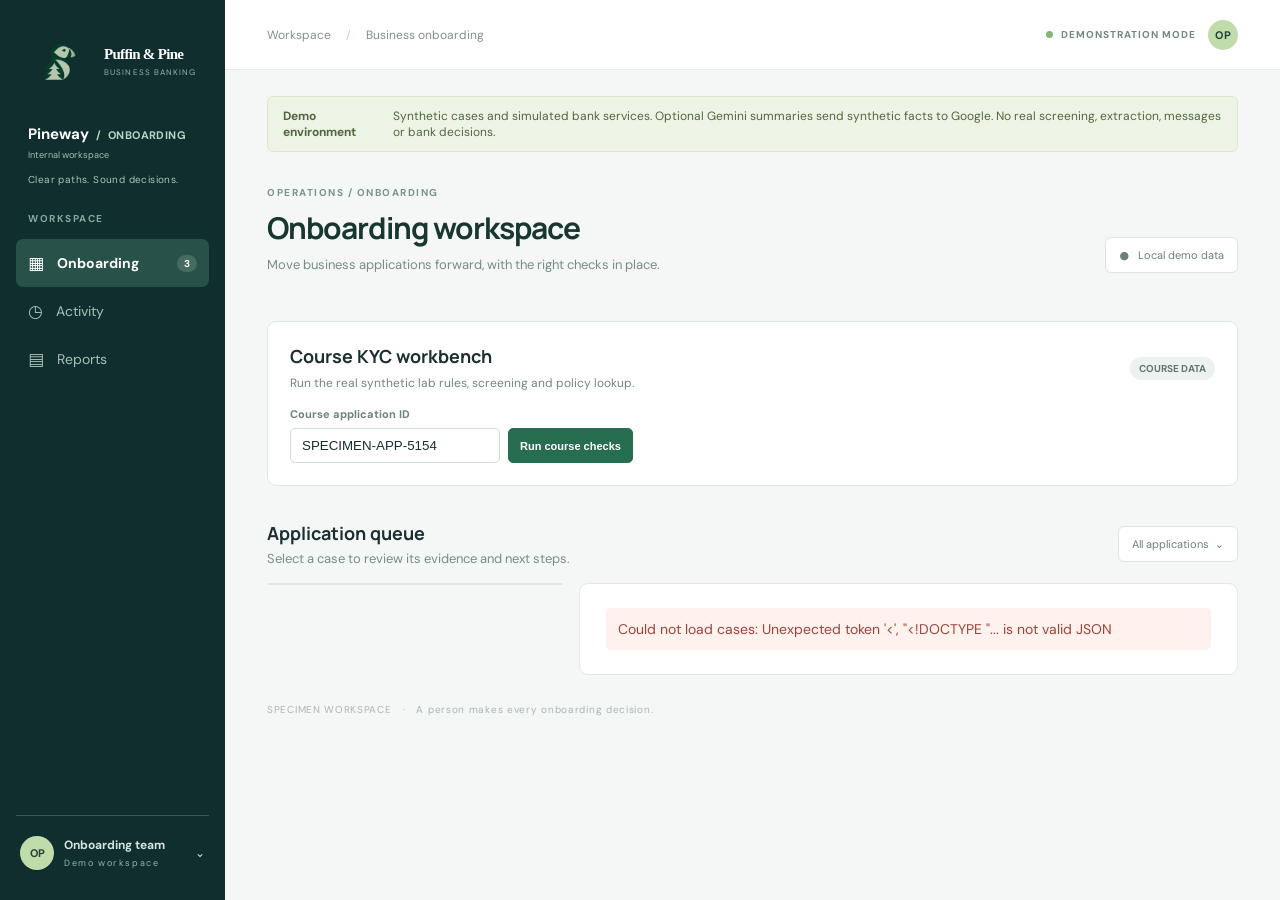
==== index.html @ bf9f3786 "initial commit" ====
<!doctype html><html lang="en"><head><meta charset="utf-8"><meta name="viewport" content="width=device-width,initial-scale=1"><title>Pineway | Puffin &amp; Pine</title><link rel="icon" href="/branding/puffin-pine-concept.png" type="image/png"><link rel="stylesheet" href="/style.css"></head>
<body><div class="app"><aside class="sidebar"><div class="brand"><img class="bank-emblem" src="/branding/puffin-pine-concept.png" alt="Puffin and pine emblem"><div class="bank-wordmark"><strong>Puffin &amp; Pine</strong><small>BUSINESS BANKING</small></div></div><div class="product-name"><strong>Pineway</strong> &nbsp;/&nbsp; ONBOARDING<small>Internal workspace</small><span>Clear paths. Sound decisions.</span></div><div class="workspace-label">WORKSPACE</div><nav><a class="nav-active" href="#cases"><span>▦</span> Onboarding <b>3</b></a><div><span>◷</span> Activity</div><div><span>▤</span> Reports</div></nav><div class="sidebar-bottom"><div class="avatar">OP</div><div><strong>Onboarding team</strong><small>Demo workspace</small></div><span>⌄</span></div></aside><main><header><div class="crumb">Workspace <span>/</span> Business onboarding</div><div class="header-right"><span class="demo-dot"></span> DEMONSTRATION MODE <div class="avatar small">OP</div></div></header><div class="content"><div class="banner"><strong>Demo environment</strong><span>Synthetic cases and simulated bank services. Optional Gemini summaries send synthetic facts to Google. No real screening, extraction, messages or bank decisions.</span></div><div class="page-title"><div><div class="eyebrow">OPERATIONS / ONBOARDING</div><h1>Onboarding workspace</h1><p>Move business applications forward, with the right checks in place.</p></div><div class="date-label">● &nbsp; Local demo data</div></div><div class="metrics" id="metrics"></div><section class="lab-panel" aria-labelledby="lab-title"><div class="section-title"><div><h2 id="lab-title">Course KYC workbench</h2><p>Run the real synthetic lab rules, screening and policy lookup.</p></div><span class="pill">COURSE DATA</span></div><form id="lab-form"><label for="lab-id">Course application ID</label><div class="lab-controls"><input id="lab-id" value="SPECIMEN-APP-5154" pattern="SPECIMEN-APP-[0-9]{4}" required><button class="action primary" type="submit">Run course checks</button></div></form><div id="lab-result" aria-live="polite"></div></section><div class="section-head" id="cases"><div><h2>Application queue</h2><p>Select a case to review its evidence and next steps.</p></div><span class="filter">All applications &nbsp;⌄</span></div><div class="workspace"><section class="queue" id="queue" aria-label="Application queue"></section><section id="detail" class="detail" aria-live="polite"></section></div><footer>SPECIMEN WORKSPACE &nbsp; · &nbsp; A person makes every onboarding decision.</footer></div></main></div><script src="/app.js"></script></body></html>
---- style.css ----
@import url('https://fonts.googleapis.com/css2?family=DM+Sans:wght@400;500;600;700&family=Manrope:wght@500;600;700;800&display=swap');
.brand-logo{width:183px;height:auto;display:block}.product-name{color:#b7d6c4;font-size:11px;font-weight:700;letter-spacing:.4px;margin:0 12px 26px}.product-name strong{color:#fff;font-size:15px;letter-spacing:0}.product-name small{display:block;margin-top:5px;font-weight:400;color:#a4bdb2;letter-spacing:0}.product-name span{display:block;margin-top:12px;color:#a9c6b5;font-size:10px;font-weight:400}.brand{padding-bottom:32px!important}@media(max-width:1050px){.brand-logo{width:42px;height:42px;object-fit:cover;object-position:left}.product-name{display:none}}
.brand .bank-emblem{width:68px;height:62px;object-fit:contain;flex:none}.brand .bank-wordmark strong{font-family:Georgia,serif;font-size:15px;white-space:nowrap}.brand .bank-wordmark small{font-size:8px;letter-spacing:1.1px;white-space:nowrap}@media(max-width:1050px){.brand .bank-emblem{width:48px;height:48px}.brand .bank-wordmark{display:none}}
.lab-panel{background:white;border:1px solid #dce8df;border-radius:9px;padding:22px;margin-top:22px}.lab-panel h2{font:700 18px Manrope,system-ui}.lab-panel p{font-size:12px;color:#71867b;line-height:1.6;margin-top:6px}.lab-panel label{display:block;font-size:11px;color:#6d8377;font-weight:700;margin:14px 0 7px}.lab-controls{display:flex;gap:8px;flex-wrap:wrap}.lab-controls input{border:1px solid #cfddd3;border-radius:5px;padding:9px 11px;min-width:210px;color:#1b2e32}.lab-result{border-top:1px solid #e6eee9;margin-top:16px;padding-top:16px}.lab-result p{margin-bottom:8px}.lab-result ul{font-size:12px;color:#5f796a}
:root{font-family:'DM Sans',system-ui,sans-serif;color:#1b2e32;background:#f5f7f6;font-size:14px}*{box-sizing:border-box}body{margin:0}.app{display:flex;min-height:100vh}.sidebar{width:225px;background:#102e2e;color:#d5e4df;display:flex;flex-direction:column;padding:30px 16px;flex-shrink:0}.brand{display:flex;gap:11px;align-items:center;padding:0 9px 50px}.brand strong{font:800 17px Manrope,system-ui;letter-spacing:-.7px;color:white}.brand small,.sidebar-bottom small{display:block;font-size:9px;letter-spacing:1.6px;margin-top:4px;color:#96b6ab}.mark{font-size:34px;color:#c5e68c}.workspace-label{font-size:10px;font-weight:700;letter-spacing:1.5px;color:#83a99e;padding:0 12px 14px}nav div,nav a{display:flex;align-items:center;gap:13px;padding:13px 12px;color:#a8c0b8;text-decoration:none}nav span{font-size:17px}nav a.nav-active{color:#fff;background:#28514a;border-radius:7px;font-weight:700}nav b{margin-left:auto;background:#466c60;border-radius:10px;padding:2px 7px;font-size:10px}.sidebar-bottom{margin-top:auto;display:flex;align-items:center;gap:10px;border-top:1px solid #3a5750;padding:20px 4px 0;font-size:12px}.sidebar-bottom>span{margin-left:auto}.avatar{width:34px;height:34px;border-radius:50%;background:#bfdcaa;color:#214039;display:grid;place-items:center;font-weight:700;font-size:11px}.avatar.small{width:30px;height:30px;margin-left:12px}main{min-width:0;flex:1}header{height:70px;background:white;border-bottom:1px solid #e5ebe7;display:flex;align-items:center;justify-content:space-between;padding:0 42px}.crumb{color:#82918c;font-size:12px}.crumb span{margin:0 12px;color:#c4ceca}.header-right{display:flex;align-items:center;font-size:10px;font-weight:700;letter-spacing:1px;color:#72877d}.demo-dot{width:7px;height:7px;background:#84b674;border-radius:50%;margin-right:8px}.content{max-width:1600px;margin:auto;padding:26px 42px}.banner{display:flex;gap:13px;padding:11px 15px;background:#eef4e5;border:1px solid #dae9c8;color:#506740;border-radius:6px;font-size:12px}.page-title{display:flex;justify-content:space-between;align-items:end;margin:34px 0 26px}.eyebrow{font-size:10px;letter-spacing:1.5px;color:#7d9389;font-weight:700}h1,h2,h3,p{margin:0}h1{font:700 30px Manrope,system-ui;letter-spacing:-1px;margin:8px 0;color:#183632}.page-title p,.section-head p{color:#7a8c84;font-size:13px}.date-label,.filter{border:1px solid #dce5df;background:white;padding:10px 13px;border-radius:6px;color:#6c8075;font-size:11px}.metrics{display:grid;grid-template-columns:repeat(4,1fr);gap:14px}.metric{background:#fff;border:1px solid #e2eae5;border-radius:8px;padding:18px 19px}.metric .label{color:#7b8e84;font-size:11px}.metric .number{font:700 27px Manrope,system-ui;margin:8px 0 4px}.metric .caption{font-size:11px;color:#91a098}.metric:nth-child(2) .number{color:#b77d2a}.metric:nth-child(3) .number{color:#b85c4a}.metric:nth-child(4) .number{color:#4b8b68}.section-head{display:flex;justify-content:space-between;align-items:center;margin:35px 0 16px}.section-head h2{font:700 18px Manrope,system-ui;margin-bottom:5px}.workspace{display:grid;grid-template-columns:minmax(255px, .72fr) minmax(420px,1.6fr);gap:16px;align-items:start}.queue,.detail{background:white;border:1px solid #e0e9e3;border-radius:9px;overflow:hidden}.queue-title{padding:18px 18px 13px;color:#82938a;letter-spacing:1px;font-size:10px;font-weight:700}.case{display:block;width:100%;text-align:left;border:0;border-top:1px solid #edf1ee;background:white;padding:17px 18px;cursor:pointer;color:inherit}.case:hover{background:#f8faf8}.case.selected{background:#f1f7f1;border-left:3px solid #408665;padding-left:15px}.case-top{display:flex;align-items:center;gap:10px}.company-icon{width:36px;height:36px;display:grid;place-items:center;border-radius:7px;background:#e7efe7;color:#527b61;font-weight:700}.case-title{font-weight:700;font-size:13px}.case-id{font-size:11px;color:#8d9b94;margin-top:4px}.case-foot{display:flex;justify-content:space-between;align-items:center;margin-top:13px;font-size:10px;color:#95a49c}.pill{display:inline-block;border-radius:20px;padding:5px 9px;font-size:10px;font-weight:700;background:#eef2ef;color:#62776b}.pill.ready{background:#e8f4eb;color:#39805a}.pill.info{background:#fff4df;color:#a46e20}.pill.compliance{background:#faeae6;color:#ae5c49}.detail{padding:24px 26px}.detail-head{display:flex;justify-content:space-between;align-items:start;border-bottom:1px solid #eaf0ec;padding-bottom:20px}.detail h2{font:700 21px Manrope,system-ui;letter-spacing:-.5px;margin:5px 0}.detail-sub{color:#899a91;font-size:12px}.detail section{padding:22px 0;border-bottom:1px solid #eaf0ec}.detail section:last-child{border:0;padding-bottom:0}.section-title{display:flex;justify-content:space-between;align-items:center;margin-bottom:13px}.section-title h3{font-size:13px}.tag{font-size:10px;color:#80958a}.insight{background:#f0f7f2;border:1px solid #e0eee3;border-radius:7px;padding:15px;display:flex;gap:12px}.spark{color:#4b8b68;font-size:18px}.insight strong{font-size:12px}.insight p{color:#668074;font-size:12px;line-height:1.6;margin-top:5px}.facts{display:grid;grid-template-columns:repeat(3,1fr);gap:16px}.fact small{display:block;color:#91a097;font-size:10px;margin-bottom:6px}.fact strong{font-size:12px}.doc{display:flex;align-items:center;gap:12px;padding:12px 0;border-top:1px solid #f0f3f1}.doc-icon{width:32px;height:36px;border-radius:5px;background:#f0f5f0;display:grid;place-items:center;color:#648c70;font-size:16px}.doc-main{min-width:0;flex:1}.doc-main strong{font-size:12px}.doc-main small{display:block;color:#8c9e94;font-size:11px;margin-top:4px;line-height:1.4}.doc-right{text-align:right}.doc-right small{display:block;color:#9ba99f;font-size:10px;margin-top:4px}button.action{border:1px solid #cbded0;border-radius:5px;background:white;color:#397253;padding:8px 11px;font-weight:700;font-size:11px;cursor:pointer}button.action:hover{background:#eef6ef}button.primary{background:#276d50;color:white;border-color:#276d50}.actions{display:flex;gap:8px;flex-wrap:wrap;margin-top:14px}.screen-line{font-size:12px;color:#748b7d;line-height:1.6}.event{padding:8px 0;color:#657b6e;font-size:11px;line-height:1.5}.event time{color:#a1afa6;margin-right:10px}.error{background:#fff1ed;color:#9d4438;padding:12px;border-radius:5px}footer{font-size:10px;letter-spacing:.7px;color:#a8b7ad;padding:28px 0}@media(max-width:1050px){.sidebar{width:68px;padding:26px 10px}.brand{padding:0 0 40px;justify-content:center}.brand div,.workspace-label,nav a,nav div,.sidebar-bottom{font-size:0}.brand strong,.brand small,.sidebar-bottom div,.sidebar-bottom span,nav b{display:none}nav span{font-size:18px}.workspace{grid-template-columns:1fr}.metrics{grid-template-columns:repeat(2,1fr)}}@media(max-width:600px){header{padding:0 18px}.content{padding:20px 16px}.banner{display:block;line-height:1.5}.banner strong{display:block}.page-title{display:block}.date-label{display:none}.facts{grid-template-columns:1fr 1fr}.metrics{gap:8px}.header-right{font-size:0}.detail{padding:18px}.doc{align-items:flex-start}.section-head .filter{display:none}}
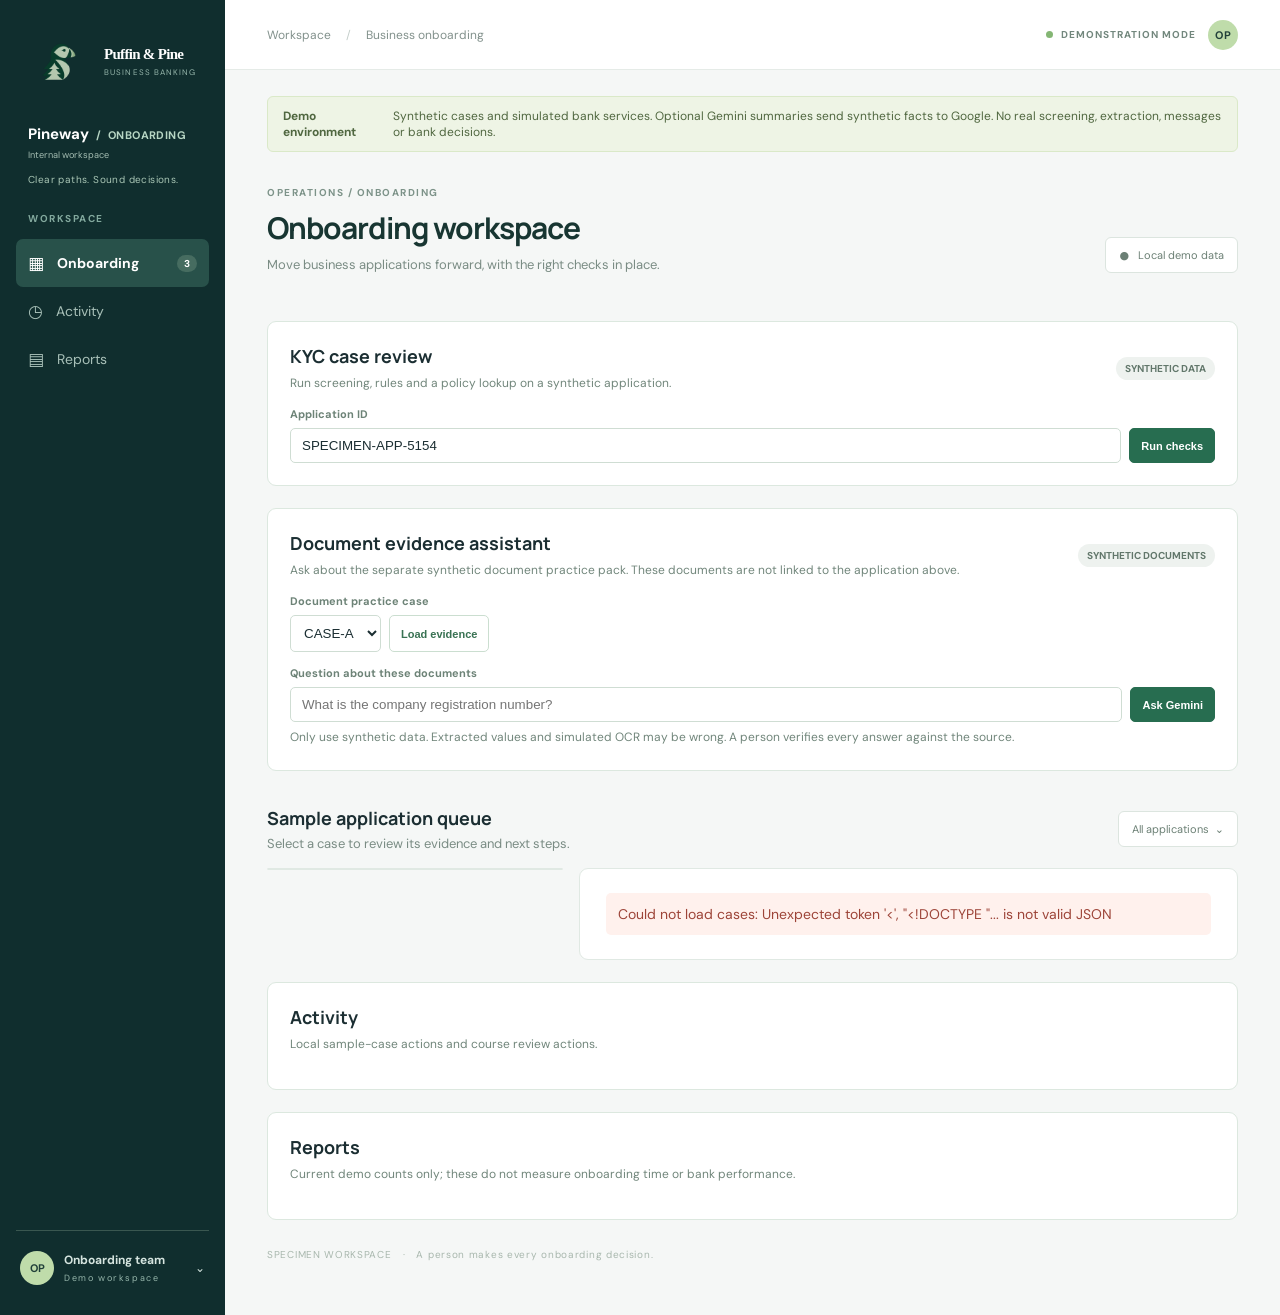
==== commit 3fd7c69e: "align POC with lab and lesson material" ====
--- a/index.html
+++ b/index.html
@@ -1,2 +1,2 @@
 <!doctype html><html lang="en"><head><meta charset="utf-8"><meta name="viewport" content="width=device-width,initial-scale=1"><title>Pineway | Puffin &amp; Pine</title><link rel="icon" href="/branding/puffin-pine-concept.png" type="image/png"><link rel="stylesheet" href="/style.css"></head>
-<body><div class="app"><aside class="sidebar"><div class="brand"><img class="bank-emblem" src="/branding/puffin-pine-concept.png" alt="Puffin and pine emblem"><div class="bank-wordmark"><strong>Puffin &amp; Pine</strong><small>BUSINESS BANKING</small></div></div><div class="product-name"><strong>Pineway</strong> &nbsp;/&nbsp; ONBOARDING<small>Internal workspace</small><span>Clear paths. Sound decisions.</span></div><div class="workspace-label">WORKSPACE</div><nav><a class="nav-active" href="#cases"><span>▦</span> Onboarding <b>3</b></a><div><span>◷</span> Activity</div><div><span>▤</span> Reports</div></nav><div class="sidebar-bottom"><div class="avatar">OP</div><div><strong>Onboarding team</strong><small>Demo workspace</small></div><span>⌄</span></div></aside><main><header><div class="crumb">Workspace <span>/</span> Business onboarding</div><div class="header-right"><span class="demo-dot"></span> DEMONSTRATION MODE <div class="avatar small">OP</div></div></header><div class="content"><div class="banner"><strong>Demo environment</strong><span>Synthetic cases and simulated bank services. Optional Gemini summaries send synthetic facts to Google. No real screening, extraction, messages or bank decisions.</span></div><div class="page-title"><div><div class="eyebrow">OPERATIONS / ONBOARDING</div><h1>Onboarding workspace</h1><p>Move business applications forward, with the right checks in place.</p></div><div class="date-label">● &nbsp; Local demo data</div></div><div class="metrics" id="metrics"></div><section class="lab-panel" aria-labelledby="lab-title"><div class="section-title"><div><h2 id="lab-title">Course KYC workbench</h2><p>Run the real synthetic lab rules, screening and policy lookup.</p></div><span class="pill">COURSE DATA</span></div><form id="lab-form"><label for="lab-id">Course application ID</label><div class="lab-controls"><input id="lab-id" value="SPECIMEN-APP-5154" pattern="SPECIMEN-APP-[0-9]{4}" required><button class="action primary" type="submit">Run course checks</button></div></form><div id="lab-result" aria-live="polite"></div></section><div class="section-head" id="cases"><div><h2>Application queue</h2><p>Select a case to review its evidence and next steps.</p></div><span class="filter">All applications &nbsp;⌄</span></div><div class="workspace"><section class="queue" id="queue" aria-label="Application queue"></section><section id="detail" class="detail" aria-live="polite"></section></div><footer>SPECIMEN WORKSPACE &nbsp; · &nbsp; A person makes every onboarding decision.</footer></div></main></div><script src="/app.js"></script></body></html>
+<body><div class="app"><aside class="sidebar"><div class="brand"><img class="bank-emblem" src="/branding/puffin-pine-concept.png" alt="Puffin and pine emblem"><div class="bank-wordmark"><strong>Puffin &amp; Pine</strong><small>BUSINESS BANKING</small></div></div><div class="product-name"><strong>Pineway</strong> &nbsp;/&nbsp; ONBOARDING<small>Internal workspace</small><span>Clear paths. Sound decisions.</span></div><div class="workspace-label">WORKSPACE</div><nav><a class="nav-active" href="#cases"><span>▦</span> Onboarding <b>3</b></a><a href="#activity"><span>◷</span> Activity</a><a href="#reports"><span>▤</span> Reports</a></nav><div class="sidebar-bottom"><div class="avatar">OP</div><div><strong>Onboarding team</strong><small>Demo workspace</small></div><span>⌄</span></div></aside><main><header><div class="crumb">Workspace <span>/</span> Business onboarding</div><div class="header-right"><span class="demo-dot"></span> DEMONSTRATION MODE <div class="avatar small">OP</div></div></header><div class="content"><div class="banner"><strong>Demo environment</strong><span>Synthetic cases and simulated bank services. Optional Gemini summaries send synthetic facts to Google. No real screening, extraction, messages or bank decisions.</span></div><div class="page-title"><div><div class="eyebrow">OPERATIONS / ONBOARDING</div><h1>Onboarding workspace</h1><p>Move business applications forward, with the right checks in place.</p></div><div class="date-label">● &nbsp; Local demo data</div></div><div class="metrics" id="metrics"></div><section class="lab-panel" aria-labelledby="lab-title"><div class="section-title"><div><h2 id="lab-title">KYC case review</h2><p>Run screening, rules and a policy lookup on a synthetic application.</p></div><span class="pill">SYNTHETIC DATA</span></div><form id="lab-form"><label for="lab-id">Application ID</label><div class="lab-controls"><input id="lab-id" value="SPECIMEN-APP-5154" pattern="SPECIMEN-APP-[0-9]{4}" required><button class="action primary" type="submit">Run checks</button></div></form><div id="lab-result" aria-live="polite"></div></section><section class="lab-panel" aria-labelledby="docs-title"><div class="section-title"><div><h2 id="docs-title">Document evidence assistant</h2><p>Ask about the separate synthetic document practice pack. These documents are not linked to the application above.</p></div><span class="pill">SYNTHETIC DOCUMENTS</span></div><label for="doc-case">Document practice case</label><div class="lab-controls"><select id="doc-case"><option>CASE-A</option><option>CASE-B</option><option>CASE-C</option></select><button class="action" id="load-docs" type="button">Load evidence</button></div><div id="doc-evidence" aria-live="polite"></div><form id="doc-question-form"><label for="doc-question">Question about these documents</label><div class="lab-controls"><input id="doc-question" maxlength="800" placeholder="What is the company registration number?" required><button class="action primary" type="submit">Ask Gemini</button></div></form><div id="doc-answer" aria-live="polite"></div><p>Only use synthetic data. Extracted values and simulated OCR may be wrong. A person verifies every answer against the source.</p></section><div class="section-head" id="cases"><div><h2>Sample application queue</h2><p>Select a case to review its evidence and next steps.</p></div><span class="filter">All applications &nbsp;⌄</span></div><div class="workspace"><section class="queue" id="queue" aria-label="Application queue"></section><section id="detail" class="detail" aria-live="polite"></section></div><section class="lab-panel" id="activity"><div class="section-title"><div><h2>Activity</h2><p>Local sample-case actions and course review actions.</p></div></div><div id="activity-content" aria-live="polite"></div></section><section class="lab-panel" id="reports"><div class="section-title"><div><h2>Reports</h2><p>Current demo counts only; these do not measure onboarding time or bank performance.</p></div></div><div id="reports-content" aria-live="polite"></div></section><footer>SPECIMEN WORKSPACE &nbsp; · &nbsp; A person makes every onboarding decision.</footer></div></main></div><script src="/app.js"></script></body></html>
--- a/style.css
+++ b/style.css
@@ -2,4 +2,6 @@
 .brand-logo{width:183px;height:auto;display:block}.product-name{color:#b7d6c4;font-size:11px;font-weight:700;letter-spacing:.4px;margin:0 12px 26px}.product-name strong{color:#fff;font-size:15px;letter-spacing:0}.product-name small{display:block;margin-top:5px;font-weight:400;color:#a4bdb2;letter-spacing:0}.product-name span{display:block;margin-top:12px;color:#a9c6b5;font-size:10px;font-weight:400}.brand{padding-bottom:32px!important}@media(max-width:1050px){.brand-logo{width:42px;height:42px;object-fit:cover;object-position:left}.product-name{display:none}}
 .brand .bank-emblem{width:68px;height:62px;object-fit:contain;flex:none}.brand .bank-wordmark strong{font-family:Georgia,serif;font-size:15px;white-space:nowrap}.brand .bank-wordmark small{font-size:8px;letter-spacing:1.1px;white-space:nowrap}@media(max-width:1050px){.brand .bank-emblem{width:48px;height:48px}.brand .bank-wordmark{display:none}}
 .lab-panel{background:white;border:1px solid #dce8df;border-radius:9px;padding:22px;margin-top:22px}.lab-panel h2{font:700 18px Manrope,system-ui}.lab-panel p{font-size:12px;color:#71867b;line-height:1.6;margin-top:6px}.lab-panel label{display:block;font-size:11px;color:#6d8377;font-weight:700;margin:14px 0 7px}.lab-controls{display:flex;gap:8px;flex-wrap:wrap}.lab-controls input{border:1px solid #cfddd3;border-radius:5px;padding:9px 11px;min-width:210px;color:#1b2e32}.lab-result{border-top:1px solid #e6eee9;margin-top:16px;padding-top:16px}.lab-result p{margin-bottom:8px}.lab-result ul{font-size:12px;color:#5f796a}
+.review-card{background:#f6f9f6;border:1px solid #e1ebe2;border-radius:6px;padding:12px;margin:8px 0;font-size:12px}.lab-result details{border:1px solid #e1ebe2;border-radius:6px;margin:8px 0;padding:10px;font-size:12px}.lab-result summary{cursor:pointer;color:#37644b;font-weight:700}
+.lab-controls select{border:1px solid #cfddd3;border-radius:5px;padding:9px;color:#1b2e32;background:#fff}.lab-controls input{max-width:100%;flex:1}.lab-panel a{color:#276d50}
 :root{font-family:'DM Sans',system-ui,sans-serif;color:#1b2e32;background:#f5f7f6;font-size:14px}*{box-sizing:border-box}body{margin:0}.app{display:flex;min-height:100vh}.sidebar{width:225px;background:#102e2e;color:#d5e4df;display:flex;flex-direction:column;padding:30px 16px;flex-shrink:0}.brand{display:flex;gap:11px;align-items:center;padding:0 9px 50px}.brand strong{font:800 17px Manrope,system-ui;letter-spacing:-.7px;color:white}.brand small,.sidebar-bottom small{display:block;font-size:9px;letter-spacing:1.6px;margin-top:4px;color:#96b6ab}.mark{font-size:34px;color:#c5e68c}.workspace-label{font-size:10px;font-weight:700;letter-spacing:1.5px;color:#83a99e;padding:0 12px 14px}nav div,nav a{display:flex;align-items:center;gap:13px;padding:13px 12px;color:#a8c0b8;text-decoration:none}nav span{font-size:17px}nav a.nav-active{color:#fff;background:#28514a;border-radius:7px;font-weight:700}nav b{margin-left:auto;background:#466c60;border-radius:10px;padding:2px 7px;font-size:10px}.sidebar-bottom{margin-top:auto;display:flex;align-items:center;gap:10px;border-top:1px solid #3a5750;padding:20px 4px 0;font-size:12px}.sidebar-bottom>span{margin-left:auto}.avatar{width:34px;height:34px;border-radius:50%;background:#bfdcaa;color:#214039;display:grid;place-items:center;font-weight:700;font-size:11px}.avatar.small{width:30px;height:30px;margin-left:12px}main{min-width:0;flex:1}header{height:70px;background:white;border-bottom:1px solid #e5ebe7;display:flex;align-items:center;justify-content:space-between;padding:0 42px}.crumb{color:#82918c;font-size:12px}.crumb span{margin:0 12px;color:#c4ceca}.header-right{display:flex;align-items:center;font-size:10px;font-weight:700;letter-spacing:1px;color:#72877d}.demo-dot{width:7px;height:7px;background:#84b674;border-radius:50%;margin-right:8px}.content{max-width:1600px;margin:auto;padding:26px 42px}.banner{display:flex;gap:13px;padding:11px 15px;background:#eef4e5;border:1px solid #dae9c8;color:#506740;border-radius:6px;font-size:12px}.page-title{display:flex;justify-content:space-between;align-items:end;margin:34px 0 26px}.eyebrow{font-size:10px;letter-spacing:1.5px;color:#7d9389;font-weight:700}h1,h2,h3,p{margin:0}h1{font:700 30px Manrope,system-ui;letter-spacing:-1px;margin:8px 0;color:#183632}.page-title p,.section-head p{color:#7a8c84;font-size:13px}.date-label,.filter{border:1px solid #dce5df;background:white;padding:10px 13px;border-radius:6px;color:#6c8075;font-size:11px}.metrics{display:grid;grid-template-columns:repeat(4,1fr);gap:14px}.metric{background:#fff;border:1px solid #e2eae5;border-radius:8px;padding:18px 19px}.metric .label{color:#7b8e84;font-size:11px}.metric .number{font:700 27px Manrope,system-ui;margin:8px 0 4px}.metric .caption{font-size:11px;color:#91a098}.metric:nth-child(2) .number{color:#b77d2a}.metric:nth-child(3) .number{color:#b85c4a}.metric:nth-child(4) .number{color:#4b8b68}.section-head{display:flex;justify-content:space-between;align-items:center;margin:35px 0 16px}.section-head h2{font:700 18px Manrope,system-ui;margin-bottom:5px}.workspace{display:grid;grid-template-columns:minmax(255px, .72fr) minmax(420px,1.6fr);gap:16px;align-items:start}.queue,.detail{background:white;border:1px solid #e0e9e3;border-radius:9px;overflow:hidden}.queue-title{padding:18px 18px 13px;color:#82938a;letter-spacing:1px;font-size:10px;font-weight:700}.case{display:block;width:100%;text-align:left;border:0;border-top:1px solid #edf1ee;background:white;padding:17px 18px;cursor:pointer;color:inherit}.case:hover{background:#f8faf8}.case.selected{background:#f1f7f1;border-left:3px solid #408665;padding-left:15px}.case-top{display:flex;align-items:center;gap:10px}.company-icon{width:36px;height:36px;display:grid;place-items:center;border-radius:7px;background:#e7efe7;color:#527b61;font-weight:700}.case-title{font-weight:700;font-size:13px}.case-id{font-size:11px;color:#8d9b94;margin-top:4px}.case-foot{display:flex;justify-content:space-between;align-items:center;margin-top:13px;font-size:10px;color:#95a49c}.pill{display:inline-block;border-radius:20px;padding:5px 9px;font-size:10px;font-weight:700;background:#eef2ef;color:#62776b}.pill.ready{background:#e8f4eb;color:#39805a}.pill.info{background:#fff4df;color:#a46e20}.pill.compliance{background:#faeae6;color:#ae5c49}.detail{padding:24px 26px}.detail-head{display:flex;justify-content:space-between;align-items:start;border-bottom:1px solid #eaf0ec;padding-bottom:20px}.detail h2{font:700 21px Manrope,system-ui;letter-spacing:-.5px;margin:5px 0}.detail-sub{color:#899a91;font-size:12px}.detail section{padding:22px 0;border-bottom:1px solid #eaf0ec}.detail section:last-child{border:0;padding-bottom:0}.section-title{display:flex;justify-content:space-between;align-items:center;margin-bottom:13px}.section-title h3{font-size:13px}.tag{font-size:10px;color:#80958a}.insight{background:#f0f7f2;border:1px solid #e0eee3;border-radius:7px;padding:15px;display:flex;gap:12px}.spark{color:#4b8b68;font-size:18px}.insight strong{font-size:12px}.insight p{color:#668074;font-size:12px;line-height:1.6;margin-top:5px}.facts{display:grid;grid-template-columns:repeat(3,1fr);gap:16px}.fact small{display:block;color:#91a097;font-size:10px;margin-bottom:6px}.fact strong{font-size:12px}.doc{display:flex;align-items:center;gap:12px;padding:12px 0;border-top:1px solid #f0f3f1}.doc-icon{width:32px;height:36px;border-radius:5px;background:#f0f5f0;display:grid;place-items:center;color:#648c70;font-size:16px}.doc-main{min-width:0;flex:1}.doc-main strong{font-size:12px}.doc-main small{display:block;color:#8c9e94;font-size:11px;margin-top:4px;line-height:1.4}.doc-right{text-align:right}.doc-right small{display:block;color:#9ba99f;font-size:10px;margin-top:4px}button.action{border:1px solid #cbded0;border-radius:5px;background:white;color:#397253;padding:8px 11px;font-weight:700;font-size:11px;cursor:pointer}button.action:hover{background:#eef6ef}button.primary{background:#276d50;color:white;border-color:#276d50}.actions{display:flex;gap:8px;flex-wrap:wrap;margin-top:14px}.screen-line{font-size:12px;color:#748b7d;line-height:1.6}.event{padding:8px 0;color:#657b6e;font-size:11px;line-height:1.5}.event time{color:#a1afa6;margin-right:10px}.error{background:#fff1ed;color:#9d4438;padding:12px;border-radius:5px}footer{font-size:10px;letter-spacing:.7px;color:#a8b7ad;padding:28px 0}@media(max-width:1050px){.sidebar{width:68px;padding:26px 10px}.brand{padding:0 0 40px;justify-content:center}.brand div,.workspace-label,nav a,nav div,.sidebar-bottom{font-size:0}.brand strong,.brand small,.sidebar-bottom div,.sidebar-bottom span,nav b{display:none}nav span{font-size:18px}.workspace{grid-template-columns:1fr}.metrics{grid-template-columns:repeat(2,1fr)}}@media(max-width:600px){header{padding:0 18px}.content{padding:20px 16px}.banner{display:block;line-height:1.5}.banner strong{display:block}.page-title{display:block}.date-label{display:none}.facts{grid-template-columns:1fr 1fr}.metrics{gap:8px}.header-right{font-size:0}.detail{padding:18px}.doc{align-items:flex-start}.section-head .filter{display:none}}
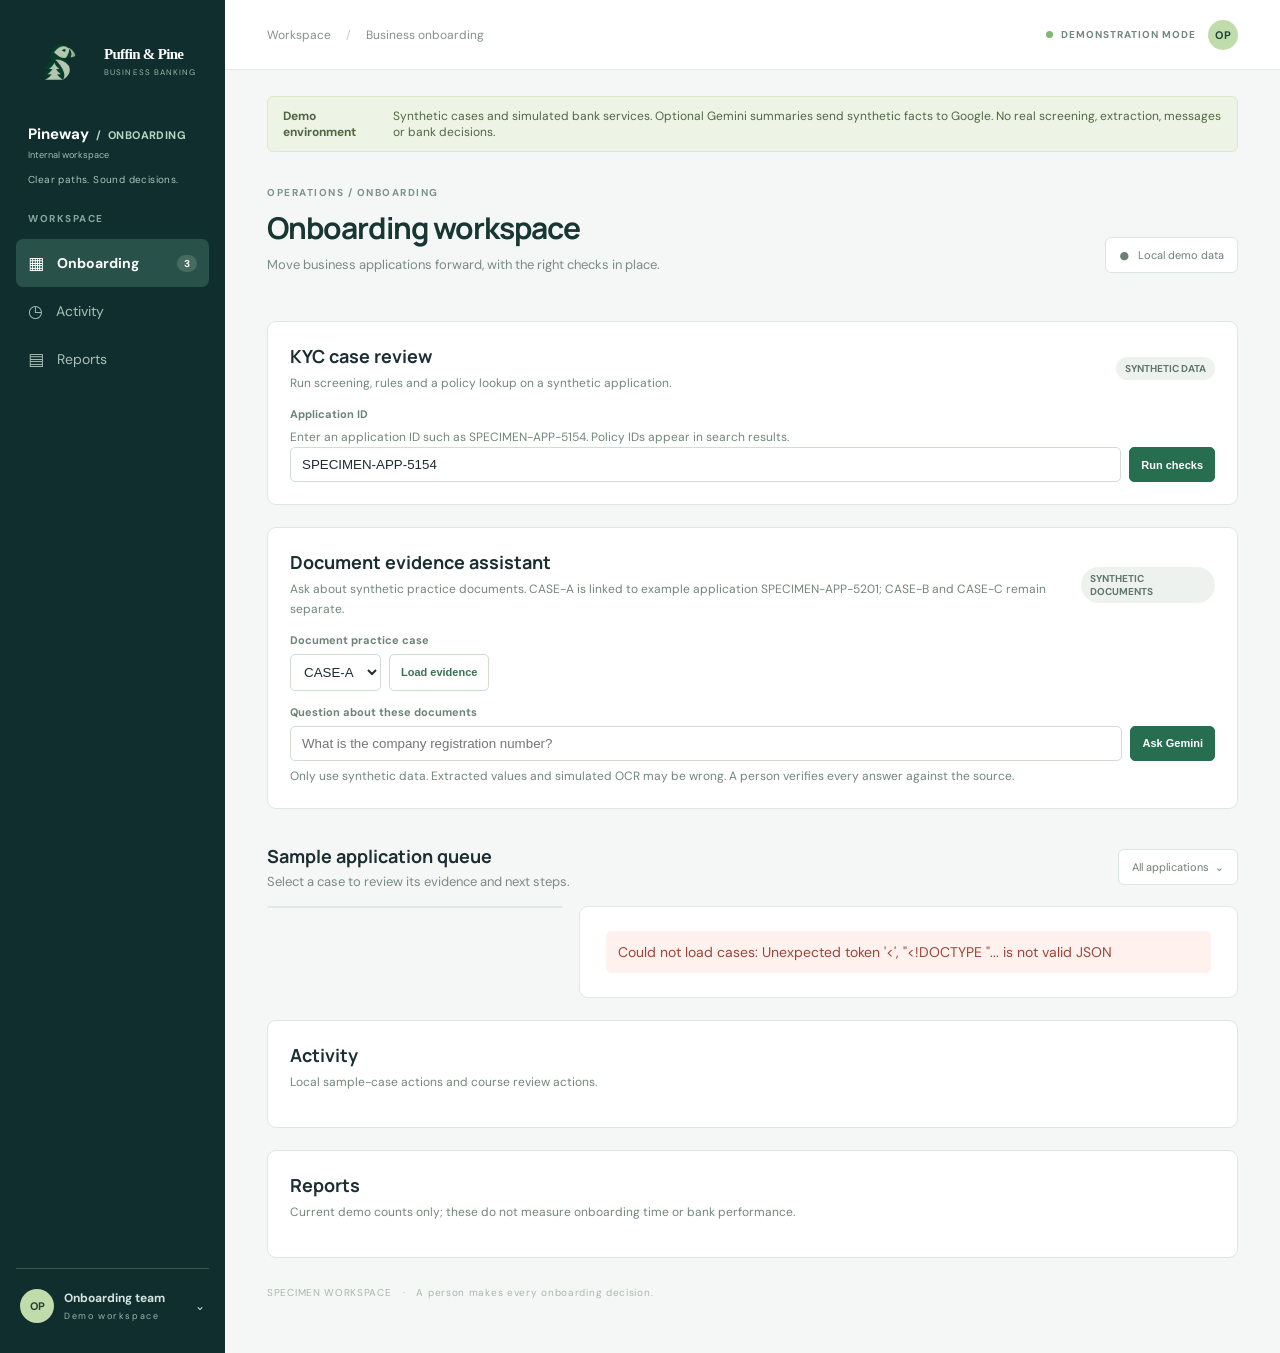
==== commit 2c23925f: "add specimen data to line up with Case-A example data" ====
--- a/index.html
+++ b/index.html
@@ -1,2 +1,2 @@
 <!doctype html><html lang="en"><head><meta charset="utf-8"><meta name="viewport" content="width=device-width,initial-scale=1"><title>Pineway | Puffin &amp; Pine</title><link rel="icon" href="/branding/puffin-pine-concept.png" type="image/png"><link rel="stylesheet" href="/style.css"></head>
-<body><div class="app"><aside class="sidebar"><div class="brand"><img class="bank-emblem" src="/branding/puffin-pine-concept.png" alt="Puffin and pine emblem"><div class="bank-wordmark"><strong>Puffin &amp; Pine</strong><small>BUSINESS BANKING</small></div></div><div class="product-name"><strong>Pineway</strong> &nbsp;/&nbsp; ONBOARDING<small>Internal workspace</small><span>Clear paths. Sound decisions.</span></div><div class="workspace-label">WORKSPACE</div><nav><a class="nav-active" href="#cases"><span>▦</span> Onboarding <b>3</b></a><a href="#activity"><span>◷</span> Activity</a><a href="#reports"><span>▤</span> Reports</a></nav><div class="sidebar-bottom"><div class="avatar">OP</div><div><strong>Onboarding team</strong><small>Demo workspace</small></div><span>⌄</span></div></aside><main><header><div class="crumb">Workspace <span>/</span> Business onboarding</div><div class="header-right"><span class="demo-dot"></span> DEMONSTRATION MODE <div class="avatar small">OP</div></div></header><div class="content"><div class="banner"><strong>Demo environment</strong><span>Synthetic cases and simulated bank services. Optional Gemini summaries send synthetic facts to Google. No real screening, extraction, messages or bank decisions.</span></div><div class="page-title"><div><div class="eyebrow">OPERATIONS / ONBOARDING</div><h1>Onboarding workspace</h1><p>Move business applications forward, with the right checks in place.</p></div><div class="date-label">● &nbsp; Local demo data</div></div><div class="metrics" id="metrics"></div><section class="lab-panel" aria-labelledby="lab-title"><div class="section-title"><div><h2 id="lab-title">KYC case review</h2><p>Run screening, rules and a policy lookup on a synthetic application.</p></div><span class="pill">SYNTHETIC DATA</span></div><form id="lab-form"><label for="lab-id">Application ID</label><div class="lab-controls"><input id="lab-id" value="SPECIMEN-APP-5154" pattern="SPECIMEN-APP-[0-9]{4}" required><button class="action primary" type="submit">Run checks</button></div></form><div id="lab-result" aria-live="polite"></div></section><section class="lab-panel" aria-labelledby="docs-title"><div class="section-title"><div><h2 id="docs-title">Document evidence assistant</h2><p>Ask about the separate synthetic document practice pack. These documents are not linked to the application above.</p></div><span class="pill">SYNTHETIC DOCUMENTS</span></div><label for="doc-case">Document practice case</label><div class="lab-controls"><select id="doc-case"><option>CASE-A</option><option>CASE-B</option><option>CASE-C</option></select><button class="action" id="load-docs" type="button">Load evidence</button></div><div id="doc-evidence" aria-live="polite"></div><form id="doc-question-form"><label for="doc-question">Question about these documents</label><div class="lab-controls"><input id="doc-question" maxlength="800" placeholder="What is the company registration number?" required><button class="action primary" type="submit">Ask Gemini</button></div></form><div id="doc-answer" aria-live="polite"></div><p>Only use synthetic data. Extracted values and simulated OCR may be wrong. A person verifies every answer against the source.</p></section><div class="section-head" id="cases"><div><h2>Sample application queue</h2><p>Select a case to review its evidence and next steps.</p></div><span class="filter">All applications &nbsp;⌄</span></div><div class="workspace"><section class="queue" id="queue" aria-label="Application queue"></section><section id="detail" class="detail" aria-live="polite"></section></div><section class="lab-panel" id="activity"><div class="section-title"><div><h2>Activity</h2><p>Local sample-case actions and course review actions.</p></div></div><div id="activity-content" aria-live="polite"></div></section><section class="lab-panel" id="reports"><div class="section-title"><div><h2>Reports</h2><p>Current demo counts only; these do not measure onboarding time or bank performance.</p></div></div><div id="reports-content" aria-live="polite"></div></section><footer>SPECIMEN WORKSPACE &nbsp; · &nbsp; A person makes every onboarding decision.</footer></div></main></div><script src="/app.js"></script></body></html>
+<body><div class="app"><aside class="sidebar"><div class="brand"><img class="bank-emblem" src="/branding/puffin-pine-concept.png" alt="Puffin and pine emblem"><div class="bank-wordmark"><strong>Puffin &amp; Pine</strong><small>BUSINESS BANKING</small></div></div><div class="product-name"><strong>Pineway</strong> &nbsp;/&nbsp; ONBOARDING<small>Internal workspace</small><span>Clear paths. Sound decisions.</span></div><div class="workspace-label">WORKSPACE</div><nav><a class="nav-active" href="#cases"><span>▦</span> Onboarding <b>3</b></a><a href="#activity"><span>◷</span> Activity</a><a href="#reports"><span>▤</span> Reports</a></nav><div class="sidebar-bottom"><div class="avatar">OP</div><div><strong>Onboarding team</strong><small>Demo workspace</small></div><span>⌄</span></div></aside><main><header><div class="crumb">Workspace <span>/</span> Business onboarding</div><div class="header-right"><span class="demo-dot"></span> DEMONSTRATION MODE <div class="avatar small">OP</div></div></header><div class="content"><div class="banner"><strong>Demo environment</strong><span>Synthetic cases and simulated bank services. Optional Gemini summaries send synthetic facts to Google. No real screening, extraction, messages or bank decisions.</span></div><div class="page-title"><div><div class="eyebrow">OPERATIONS / ONBOARDING</div><h1>Onboarding workspace</h1><p>Move business applications forward, with the right checks in place.</p></div><div class="date-label">● &nbsp; Local demo data</div></div><div class="metrics" id="metrics"></div><section class="lab-panel" aria-labelledby="lab-title"><div class="section-title"><div><h2 id="lab-title">KYC case review</h2><p>Run screening, rules and a policy lookup on a synthetic application.</p></div><span class="pill">SYNTHETIC DATA</span></div><form id="lab-form"><label for="lab-id">Application ID</label><p id="lab-id-help">Choose or enter an application ID such as SPECIMEN-APP-5154. Policy IDs appear in search results.</p><div class="lab-controls"><input id="lab-id" list="lab-ids" autocomplete="off" value="SPECIMEN-APP-5154" pattern="SPECIMEN-APP-[0-9]{4}" title="Enter an application ID, for example SPECIMEN-APP-5154" required><datalist id="lab-ids"></datalist><button class="action primary" type="submit">Run checks</button></div></form><div id="lab-result" aria-live="polite"></div></section><section class="lab-panel" aria-labelledby="docs-title"><div class="section-title"><div><h2 id="docs-title">Document evidence assistant</h2><p>Ask about synthetic practice documents. CASE-A is linked to example application SPECIMEN-APP-5201; CASE-B and CASE-C remain separate.</p></div><span class="pill">SYNTHETIC DOCUMENTS</span></div><label for="doc-case">Document practice case</label><div class="lab-controls"><select id="doc-case"><option>CASE-A</option><option>CASE-B</option><option>CASE-C</option></select><button class="action" id="load-docs" type="button">Load evidence</button></div><div id="doc-evidence" aria-live="polite"></div><form id="doc-question-form"><label for="doc-question">Question about these documents</label><div class="lab-controls"><input id="doc-question" maxlength="800" placeholder="What is the company registration number?" required><button class="action primary" type="submit">Ask Gemini</button></div></form><div id="doc-answer" aria-live="polite"></div><p>Only use synthetic data. Extracted values and simulated OCR may be wrong. A person verifies every answer against the source.</p></section><div class="section-head" id="cases"><div><h2>Sample application queue</h2><p>Select a case to review its evidence and next steps.</p></div><span class="filter">All applications &nbsp;⌄</span></div><div class="workspace"><section class="queue" id="queue" aria-label="Application queue"></section><section id="detail" class="detail" aria-live="polite"></section></div><section class="lab-panel" id="activity"><div class="section-title"><div><h2>Activity</h2><p>Local sample-case actions and course review actions.</p></div></div><div id="activity-content" aria-live="polite"></div></section><section class="lab-panel" id="reports"><div class="section-title"><div><h2>Reports</h2><p>Current demo counts only; these do not measure onboarding time or bank performance.</p></div></div><div id="reports-content" aria-live="polite"></div></section><footer>SPECIMEN WORKSPACE &nbsp; · &nbsp; A person makes every onboarding decision.</footer></div></main></div><script src="/app.js"></script></body></html>
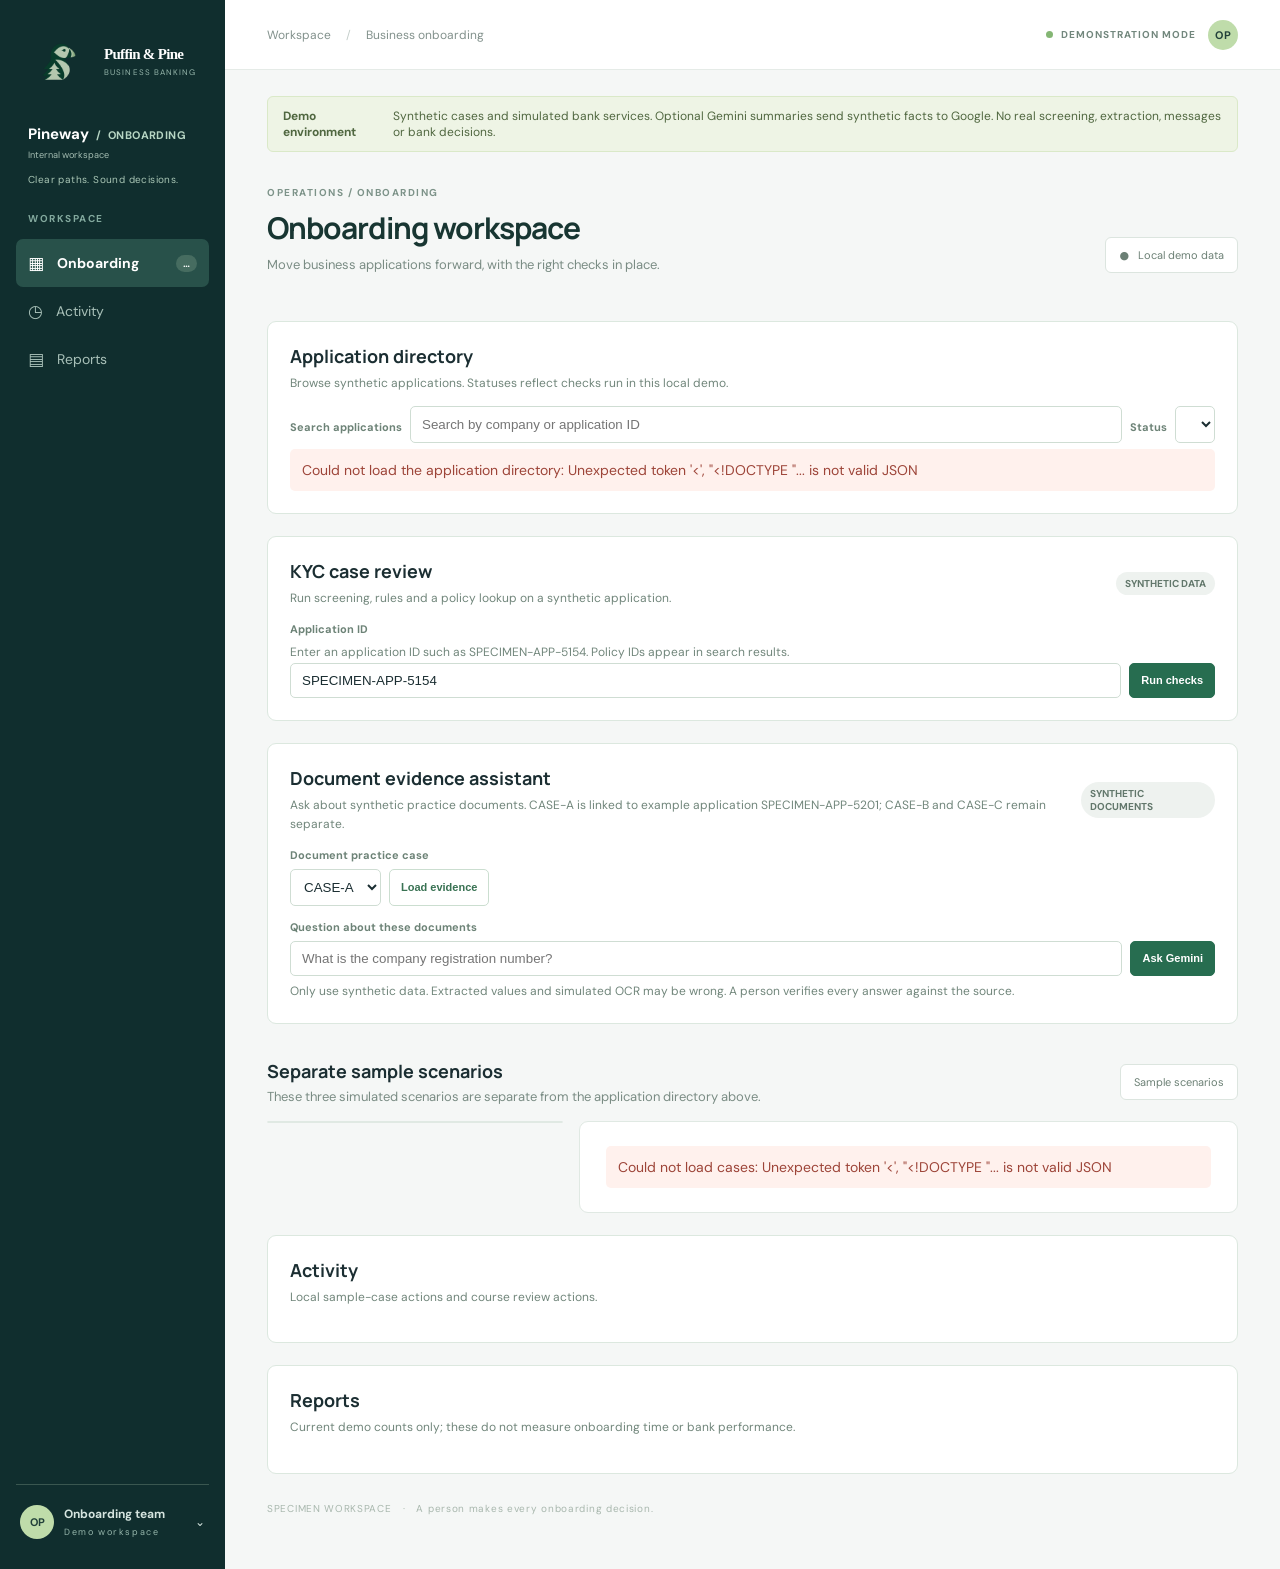
==== commit cd1186be: "ensure all 200 cases are visible to dashboard" ====
--- a/index.html
+++ b/index.html
@@ -1,2 +1,2 @@
 <!doctype html><html lang="en"><head><meta charset="utf-8"><meta name="viewport" content="width=device-width,initial-scale=1"><title>Pineway | Puffin &amp; Pine</title><link rel="icon" href="/branding/puffin-pine-concept.png" type="image/png"><link rel="stylesheet" href="/style.css"></head>
-<body><div class="app"><aside class="sidebar"><div class="brand"><img class="bank-emblem" src="/branding/puffin-pine-concept.png" alt="Puffin and pine emblem"><div class="bank-wordmark"><strong>Puffin &amp; Pine</strong><small>BUSINESS BANKING</small></div></div><div class="product-name"><strong>Pineway</strong> &nbsp;/&nbsp; ONBOARDING<small>Internal workspace</small><span>Clear paths. Sound decisions.</span></div><div class="workspace-label">WORKSPACE</div><nav><a class="nav-active" href="#cases"><span>▦</span> Onboarding <b>3</b></a><a href="#activity"><span>◷</span> Activity</a><a href="#reports"><span>▤</span> Reports</a></nav><div class="sidebar-bottom"><div class="avatar">OP</div><div><strong>Onboarding team</strong><small>Demo workspace</small></div><span>⌄</span></div></aside><main><header><div class="crumb">Workspace <span>/</span> Business onboarding</div><div class="header-right"><span class="demo-dot"></span> DEMONSTRATION MODE <div class="avatar small">OP</div></div></header><div class="content"><div class="banner"><strong>Demo environment</strong><span>Synthetic cases and simulated bank services. Optional Gemini summaries send synthetic facts to Google. No real screening, extraction, messages or bank decisions.</span></div><div class="page-title"><div><div class="eyebrow">OPERATIONS / ONBOARDING</div><h1>Onboarding workspace</h1><p>Move business applications forward, with the right checks in place.</p></div><div class="date-label">● &nbsp; Local demo data</div></div><div class="metrics" id="metrics"></div><section class="lab-panel" aria-labelledby="lab-title"><div class="section-title"><div><h2 id="lab-title">KYC case review</h2><p>Run screening, rules and a policy lookup on a synthetic application.</p></div><span class="pill">SYNTHETIC DATA</span></div><form id="lab-form"><label for="lab-id">Application ID</label><p id="lab-id-help">Choose or enter an application ID such as SPECIMEN-APP-5154. Policy IDs appear in search results.</p><div class="lab-controls"><input id="lab-id" list="lab-ids" autocomplete="off" value="SPECIMEN-APP-5154" pattern="SPECIMEN-APP-[0-9]{4}" title="Enter an application ID, for example SPECIMEN-APP-5154" required><datalist id="lab-ids"></datalist><button class="action primary" type="submit">Run checks</button></div></form><div id="lab-result" aria-live="polite"></div></section><section class="lab-panel" aria-labelledby="docs-title"><div class="section-title"><div><h2 id="docs-title">Document evidence assistant</h2><p>Ask about synthetic practice documents. CASE-A is linked to example application SPECIMEN-APP-5201; CASE-B and CASE-C remain separate.</p></div><span class="pill">SYNTHETIC DOCUMENTS</span></div><label for="doc-case">Document practice case</label><div class="lab-controls"><select id="doc-case"><option>CASE-A</option><option>CASE-B</option><option>CASE-C</option></select><button class="action" id="load-docs" type="button">Load evidence</button></div><div id="doc-evidence" aria-live="polite"></div><form id="doc-question-form"><label for="doc-question">Question about these documents</label><div class="lab-controls"><input id="doc-question" maxlength="800" placeholder="What is the company registration number?" required><button class="action primary" type="submit">Ask Gemini</button></div></form><div id="doc-answer" aria-live="polite"></div><p>Only use synthetic data. Extracted values and simulated OCR may be wrong. A person verifies every answer against the source.</p></section><div class="section-head" id="cases"><div><h2>Sample application queue</h2><p>Select a case to review its evidence and next steps.</p></div><span class="filter">All applications &nbsp;⌄</span></div><div class="workspace"><section class="queue" id="queue" aria-label="Application queue"></section><section id="detail" class="detail" aria-live="polite"></section></div><section class="lab-panel" id="activity"><div class="section-title"><div><h2>Activity</h2><p>Local sample-case actions and course review actions.</p></div></div><div id="activity-content" aria-live="polite"></div></section><section class="lab-panel" id="reports"><div class="section-title"><div><h2>Reports</h2><p>Current demo counts only; these do not measure onboarding time or bank performance.</p></div></div><div id="reports-content" aria-live="polite"></div></section><footer>SPECIMEN WORKSPACE &nbsp; · &nbsp; A person makes every onboarding decision.</footer></div></main></div><script src="/app.js"></script></body></html>
+<body><div class="app"><aside class="sidebar"><div class="brand"><img class="bank-emblem" src="/branding/puffin-pine-concept.png" alt="Puffin and pine emblem"><div class="bank-wordmark"><strong>Puffin &amp; Pine</strong><small>BUSINESS BANKING</small></div></div><div class="product-name"><strong>Pineway</strong> &nbsp;/&nbsp; ONBOARDING<small>Internal workspace</small><span>Clear paths. Sound decisions.</span></div><div class="workspace-label">WORKSPACE</div><nav><a class="nav-active" href="#application-directory"><span>▦</span> Onboarding <b id="nav-count">…</b></a><a href="#activity"><span>◷</span> Activity</a><a href="#reports"><span>▤</span> Reports</a></nav><div class="sidebar-bottom"><div class="avatar">OP</div><div><strong>Onboarding team</strong><small>Demo workspace</small></div><span>⌄</span></div></aside><main><header><div class="crumb">Workspace <span>/</span> Business onboarding</div><div class="header-right"><span class="demo-dot"></span> DEMONSTRATION MODE <div class="avatar small">OP</div></div></header><div class="content"><div class="banner"><strong>Demo environment</strong><span>Synthetic cases and simulated bank services. Optional Gemini summaries send synthetic facts to Google. No real screening, extraction, messages or bank decisions.</span></div><div class="page-title"><div><div class="eyebrow">OPERATIONS / ONBOARDING</div><h1>Onboarding workspace</h1><p>Move business applications forward, with the right checks in place.</p></div><div class="date-label">● &nbsp; Local demo data</div></div><div class="metrics" id="metrics" aria-label="Application counts"></div><section class="lab-panel" id="application-directory" aria-labelledby="directory-title"><div class="section-title"><div><h2 id="directory-title">Application directory</h2><p>Browse synthetic applications. Statuses reflect checks run in this local demo.</p></div></div><div class="lab-controls"><label for="directory-search">Search applications</label><input id="directory-search" placeholder="Search by company or application ID"><label for="directory-filter">Status</label><select id="directory-filter"></select></div><p id="directory-summary" aria-live="polite"></p><div id="directory-list" aria-live="polite"></div><button class="action" id="directory-more" type="button" hidden>Show more</button></section><section class="lab-panel" aria-labelledby="lab-title"><div class="section-title"><div><h2 id="lab-title">KYC case review</h2><p>Run screening, rules and a policy lookup on a synthetic application.</p></div><span class="pill">SYNTHETIC DATA</span></div><form id="lab-form"><label for="lab-id">Application ID</label><p id="lab-id-help">Choose or enter an application ID such as SPECIMEN-APP-5154. Policy IDs appear in search results.</p><div class="lab-controls"><input id="lab-id" list="lab-ids" autocomplete="off" value="SPECIMEN-APP-5154" pattern="SPECIMEN-APP-[0-9]{4}" title="Enter an application ID, for example SPECIMEN-APP-5154" required><datalist id="lab-ids"></datalist><button class="action primary" type="submit">Run checks</button></div></form><div id="lab-result" aria-live="polite"></div></section><section class="lab-panel" aria-labelledby="docs-title"><div class="section-title"><div><h2 id="docs-title">Document evidence assistant</h2><p>Ask about synthetic practice documents. CASE-A is linked to example application SPECIMEN-APP-5201; CASE-B and CASE-C remain separate.</p></div><span class="pill">SYNTHETIC DOCUMENTS</span></div><label for="doc-case">Document practice case</label><div class="lab-controls"><select id="doc-case"><option>CASE-A</option><option>CASE-B</option><option>CASE-C</option></select><button class="action" id="load-docs" type="button">Load evidence</button></div><div id="linked-review" aria-live="polite"></div><div id="doc-evidence" aria-live="polite"></div><form id="doc-question-form"><label for="doc-question">Question about these documents</label><div class="lab-controls"><input id="doc-question" maxlength="800" placeholder="What is the company registration number?" required><button class="action primary" type="submit">Ask Gemini</button></div></form><div id="doc-answer" aria-live="polite"></div><p>Only use synthetic data. Extracted values and simulated OCR may be wrong. A person verifies every answer against the source.</p></section><div class="section-head" id="cases"><div><h2>Separate sample scenarios</h2><p>These three simulated scenarios are separate from the application directory above.</p></div><span class="filter">Sample scenarios</span></div><div class="workspace"><section class="queue" id="queue" aria-label="Application queue"></section><section id="detail" class="detail" aria-live="polite"></section></div><section class="lab-panel" id="activity"><div class="section-title"><div><h2>Activity</h2><p>Local sample-case actions and course review actions.</p></div></div><div id="activity-content" aria-live="polite"></div></section><section class="lab-panel" id="reports"><div class="section-title"><div><h2>Reports</h2><p>Current demo counts only; these do not measure onboarding time or bank performance.</p></div></div><div id="directory-report" aria-live="polite"></div><div id="reports-content" aria-live="polite"></div></section><footer>SPECIMEN WORKSPACE &nbsp; · &nbsp; A person makes every onboarding decision.</footer></div></main></div><script src="/markdown.js"></script><script src="/app.js"></script></body></html>
--- a/style.css
+++ b/style.css
@@ -4,4 +4,6 @@
 .lab-panel{background:white;border:1px solid #dce8df;border-radius:9px;padding:22px;margin-top:22px}.lab-panel h2{font:700 18px Manrope,system-ui}.lab-panel p{font-size:12px;color:#71867b;line-height:1.6;margin-top:6px}.lab-panel label{display:block;font-size:11px;color:#6d8377;font-weight:700;margin:14px 0 7px}.lab-controls{display:flex;gap:8px;flex-wrap:wrap}.lab-controls input{border:1px solid #cfddd3;border-radius:5px;padding:9px 11px;min-width:210px;color:#1b2e32}.lab-result{border-top:1px solid #e6eee9;margin-top:16px;padding-top:16px}.lab-result p{margin-bottom:8px}.lab-result ul{font-size:12px;color:#5f796a}
 .review-card{background:#f6f9f6;border:1px solid #e1ebe2;border-radius:6px;padding:12px;margin:8px 0;font-size:12px}.lab-result details{border:1px solid #e1ebe2;border-radius:6px;margin:8px 0;padding:10px;font-size:12px}.lab-result summary{cursor:pointer;color:#37644b;font-weight:700}
 .lab-controls select{border:1px solid #cfddd3;border-radius:5px;padding:9px;color:#1b2e32;background:#fff}.lab-controls input{max-width:100%;flex:1}.lab-panel a{color:#276d50}
+.markdown{font-size:12px;line-height:1.65;color:#526f60;overflow-wrap:anywhere}.markdown p{margin:8px 0}.markdown h3,.markdown h4,.markdown h5,.markdown h6{color:#244b3b;margin:14px 0 5px;font-size:13px}.markdown ul,.markdown ol{padding-left:22px;margin:7px 0}.markdown li{margin:4px 0}.markdown pre{overflow:auto;background:#eaf1eb;border-radius:5px;padding:10px}.markdown code{font-family:ui-monospace,monospace}
+.metric-action{text-align:left;color:inherit;cursor:pointer;font:inherit}.metric-action span{display:block}.metric-action[aria-pressed="true"]{border-color:#418763;box-shadow:0 0 0 1px #418763}.directory-row{display:grid;grid-template-columns:minmax(180px,2fr) minmax(140px,1fr) auto;gap:12px;align-items:center;padding:12px 0;border-top:1px solid #eaf0ec}.directory-row strong{font-size:12px}.directory-row p{margin:4px 0 0}.directory-row button{white-space:nowrap}@media(max-width:600px){.directory-row{grid-template-columns:1fr}.directory-row button{justify-self:start}}
 :root{font-family:'DM Sans',system-ui,sans-serif;color:#1b2e32;background:#f5f7f6;font-size:14px}*{box-sizing:border-box}body{margin:0}.app{display:flex;min-height:100vh}.sidebar{width:225px;background:#102e2e;color:#d5e4df;display:flex;flex-direction:column;padding:30px 16px;flex-shrink:0}.brand{display:flex;gap:11px;align-items:center;padding:0 9px 50px}.brand strong{font:800 17px Manrope,system-ui;letter-spacing:-.7px;color:white}.brand small,.sidebar-bottom small{display:block;font-size:9px;letter-spacing:1.6px;margin-top:4px;color:#96b6ab}.mark{font-size:34px;color:#c5e68c}.workspace-label{font-size:10px;font-weight:700;letter-spacing:1.5px;color:#83a99e;padding:0 12px 14px}nav div,nav a{display:flex;align-items:center;gap:13px;padding:13px 12px;color:#a8c0b8;text-decoration:none}nav span{font-size:17px}nav a.nav-active{color:#fff;background:#28514a;border-radius:7px;font-weight:700}nav b{margin-left:auto;background:#466c60;border-radius:10px;padding:2px 7px;font-size:10px}.sidebar-bottom{margin-top:auto;display:flex;align-items:center;gap:10px;border-top:1px solid #3a5750;padding:20px 4px 0;font-size:12px}.sidebar-bottom>span{margin-left:auto}.avatar{width:34px;height:34px;border-radius:50%;background:#bfdcaa;color:#214039;display:grid;place-items:center;font-weight:700;font-size:11px}.avatar.small{width:30px;height:30px;margin-left:12px}main{min-width:0;flex:1}header{height:70px;background:white;border-bottom:1px solid #e5ebe7;display:flex;align-items:center;justify-content:space-between;padding:0 42px}.crumb{color:#82918c;font-size:12px}.crumb span{margin:0 12px;color:#c4ceca}.header-right{display:flex;align-items:center;font-size:10px;font-weight:700;letter-spacing:1px;color:#72877d}.demo-dot{width:7px;height:7px;background:#84b674;border-radius:50%;margin-right:8px}.content{max-width:1600px;margin:auto;padding:26px 42px}.banner{display:flex;gap:13px;padding:11px 15px;background:#eef4e5;border:1px solid #dae9c8;color:#506740;border-radius:6px;font-size:12px}.page-title{display:flex;justify-content:space-between;align-items:end;margin:34px 0 26px}.eyebrow{font-size:10px;letter-spacing:1.5px;color:#7d9389;font-weight:700}h1,h2,h3,p{margin:0}h1{font:700 30px Manrope,system-ui;letter-spacing:-1px;margin:8px 0;color:#183632}.page-title p,.section-head p{color:#7a8c84;font-size:13px}.date-label,.filter{border:1px solid #dce5df;background:white;padding:10px 13px;border-radius:6px;color:#6c8075;font-size:11px}.metrics{display:grid;grid-template-columns:repeat(4,1fr);gap:14px}.metric{background:#fff;border:1px solid #e2eae5;border-radius:8px;padding:18px 19px}.metric .label{color:#7b8e84;font-size:11px}.metric .number{font:700 27px Manrope,system-ui;margin:8px 0 4px}.metric .caption{font-size:11px;color:#91a098}.metric:nth-child(2) .number{color:#b77d2a}.metric:nth-child(3) .number{color:#b85c4a}.metric:nth-child(4) .number{color:#4b8b68}.section-head{display:flex;justify-content:space-between;align-items:center;margin:35px 0 16px}.section-head h2{font:700 18px Manrope,system-ui;margin-bottom:5px}.workspace{display:grid;grid-template-columns:minmax(255px, .72fr) minmax(420px,1.6fr);gap:16px;align-items:start}.queue,.detail{background:white;border:1px solid #e0e9e3;border-radius:9px;overflow:hidden}.queue-title{padding:18px 18px 13px;color:#82938a;letter-spacing:1px;font-size:10px;font-weight:700}.case{display:block;width:100%;text-align:left;border:0;border-top:1px solid #edf1ee;background:white;padding:17px 18px;cursor:pointer;color:inherit}.case:hover{background:#f8faf8}.case.selected{background:#f1f7f1;border-left:3px solid #408665;padding-left:15px}.case-top{display:flex;align-items:center;gap:10px}.company-icon{width:36px;height:36px;display:grid;place-items:center;border-radius:7px;background:#e7efe7;color:#527b61;font-weight:700}.case-title{font-weight:700;font-size:13px}.case-id{font-size:11px;color:#8d9b94;margin-top:4px}.case-foot{display:flex;justify-content:space-between;align-items:center;margin-top:13px;font-size:10px;color:#95a49c}.pill{display:inline-block;border-radius:20px;padding:5px 9px;font-size:10px;font-weight:700;background:#eef2ef;color:#62776b}.pill.ready{background:#e8f4eb;color:#39805a}.pill.info{background:#fff4df;color:#a46e20}.pill.compliance{background:#faeae6;color:#ae5c49}.detail{padding:24px 26px}.detail-head{display:flex;justify-content:space-between;align-items:start;border-bottom:1px solid #eaf0ec;padding-bottom:20px}.detail h2{font:700 21px Manrope,system-ui;letter-spacing:-.5px;margin:5px 0}.detail-sub{color:#899a91;font-size:12px}.detail section{padding:22px 0;border-bottom:1px solid #eaf0ec}.detail section:last-child{border:0;padding-bottom:0}.section-title{display:flex;justify-content:space-between;align-items:center;margin-bottom:13px}.section-title h3{font-size:13px}.tag{font-size:10px;color:#80958a}.insight{background:#f0f7f2;border:1px solid #e0eee3;border-radius:7px;padding:15px;display:flex;gap:12px}.spark{color:#4b8b68;font-size:18px}.insight strong{font-size:12px}.insight p{color:#668074;font-size:12px;line-height:1.6;margin-top:5px}.facts{display:grid;grid-template-columns:repeat(3,1fr);gap:16px}.fact small{display:block;color:#91a097;font-size:10px;margin-bottom:6px}.fact strong{font-size:12px}.doc{display:flex;align-items:center;gap:12px;padding:12px 0;border-top:1px solid #f0f3f1}.doc-icon{width:32px;height:36px;border-radius:5px;background:#f0f5f0;display:grid;place-items:center;color:#648c70;font-size:16px}.doc-main{min-width:0;flex:1}.doc-main strong{font-size:12px}.doc-main small{display:block;color:#8c9e94;font-size:11px;margin-top:4px;line-height:1.4}.doc-right{text-align:right}.doc-right small{display:block;color:#9ba99f;font-size:10px;margin-top:4px}button.action{border:1px solid #cbded0;border-radius:5px;background:white;color:#397253;padding:8px 11px;font-weight:700;font-size:11px;cursor:pointer}button.action:hover{background:#eef6ef}button.primary{background:#276d50;color:white;border-color:#276d50}.actions{display:flex;gap:8px;flex-wrap:wrap;margin-top:14px}.screen-line{font-size:12px;color:#748b7d;line-height:1.6}.event{padding:8px 0;color:#657b6e;font-size:11px;line-height:1.5}.event time{color:#a1afa6;margin-right:10px}.error{background:#fff1ed;color:#9d4438;padding:12px;border-radius:5px}footer{font-size:10px;letter-spacing:.7px;color:#a8b7ad;padding:28px 0}@media(max-width:1050px){.sidebar{width:68px;padding:26px 10px}.brand{padding:0 0 40px;justify-content:center}.brand div,.workspace-label,nav a,nav div,.sidebar-bottom{font-size:0}.brand strong,.brand small,.sidebar-bottom div,.sidebar-bottom span,nav b{display:none}nav span{font-size:18px}.workspace{grid-template-columns:1fr}.metrics{grid-template-columns:repeat(2,1fr)}}@media(max-width:600px){header{padding:0 18px}.content{padding:20px 16px}.banner{display:block;line-height:1.5}.banner strong{display:block}.page-title{display:block}.date-label{display:none}.facts{grid-template-columns:1fr 1fr}.metrics{gap:8px}.header-right{font-size:0}.detail{padding:18px}.doc{align-items:flex-start}.section-head .filter{display:none}}
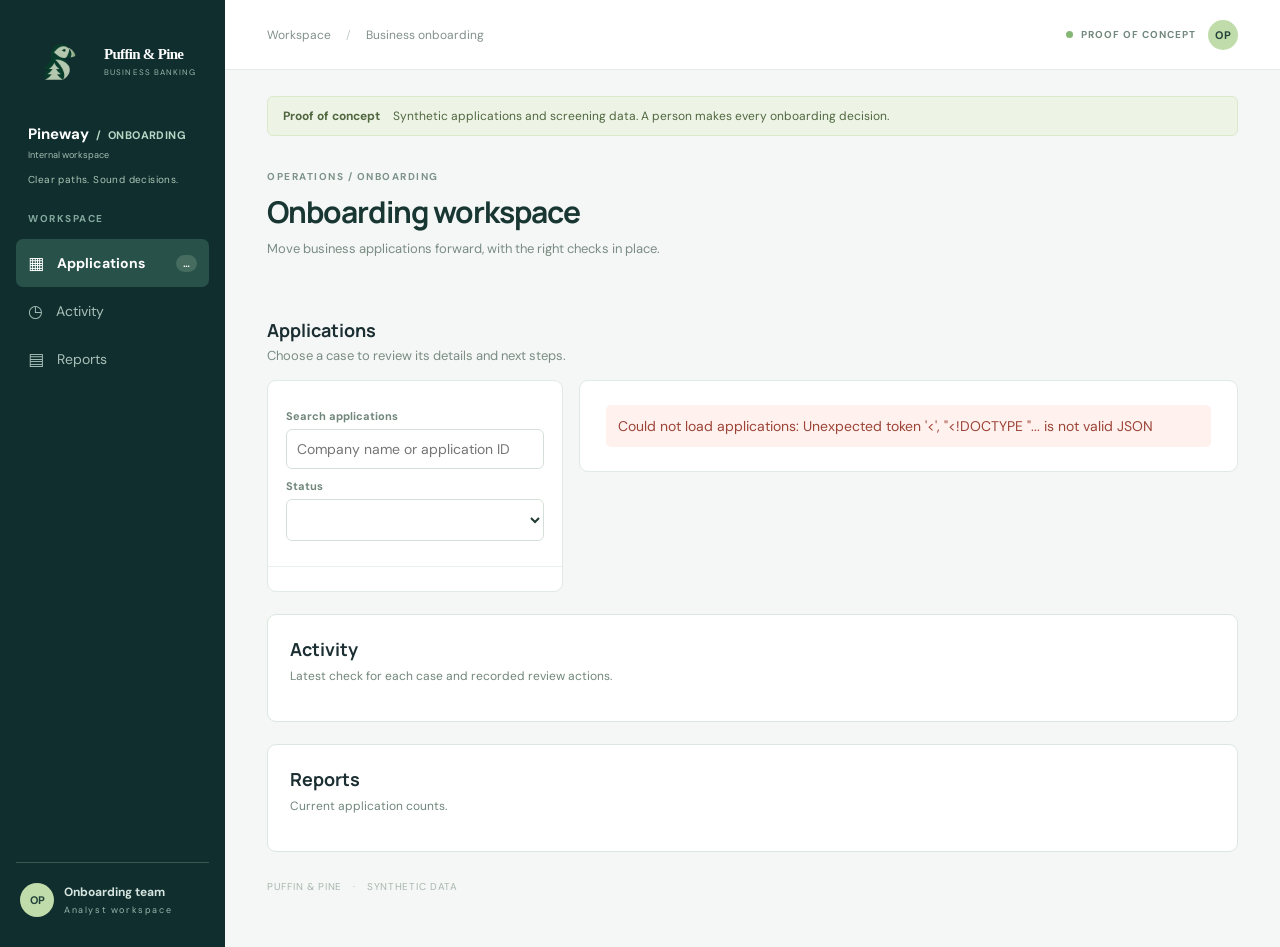
==== commit 93328720: "remove sample data and focus only on the 201 CSV cases in the provided mock data" ====
--- a/index.html
+++ b/index.html
@@ -1,2 +1,40 @@
-<!doctype html><html lang="en"><head><meta charset="utf-8"><meta name="viewport" content="width=device-width,initial-scale=1"><title>Pineway | Puffin &amp; Pine</title><link rel="icon" href="/branding/puffin-pine-concept.png" type="image/png"><link rel="stylesheet" href="/style.css"></head>
-<body><div class="app"><aside class="sidebar"><div class="brand"><img class="bank-emblem" src="/branding/puffin-pine-concept.png" alt="Puffin and pine emblem"><div class="bank-wordmark"><strong>Puffin &amp; Pine</strong><small>BUSINESS BANKING</small></div></div><div class="product-name"><strong>Pineway</strong> &nbsp;/&nbsp; ONBOARDING<small>Internal workspace</small><span>Clear paths. Sound decisions.</span></div><div class="workspace-label">WORKSPACE</div><nav><a class="nav-active" href="#application-directory"><span>▦</span> Onboarding <b id="nav-count">…</b></a><a href="#activity"><span>◷</span> Activity</a><a href="#reports"><span>▤</span> Reports</a></nav><div class="sidebar-bottom"><div class="avatar">OP</div><div><strong>Onboarding team</strong><small>Demo workspace</small></div><span>⌄</span></div></aside><main><header><div class="crumb">Workspace <span>/</span> Business onboarding</div><div class="header-right"><span class="demo-dot"></span> DEMONSTRATION MODE <div class="avatar small">OP</div></div></header><div class="content"><div class="banner"><strong>Demo environment</strong><span>Synthetic cases and simulated bank services. Optional Gemini summaries send synthetic facts to Google. No real screening, extraction, messages or bank decisions.</span></div><div class="page-title"><div><div class="eyebrow">OPERATIONS / ONBOARDING</div><h1>Onboarding workspace</h1><p>Move business applications forward, with the right checks in place.</p></div><div class="date-label">● &nbsp; Local demo data</div></div><div class="metrics" id="metrics" aria-label="Application counts"></div><section class="lab-panel" id="application-directory" aria-labelledby="directory-title"><div class="section-title"><div><h2 id="directory-title">Application directory</h2><p>Browse synthetic applications. Statuses reflect checks run in this local demo.</p></div></div><div class="lab-controls"><label for="directory-search">Search applications</label><input id="directory-search" placeholder="Search by company or application ID"><label for="directory-filter">Status</label><select id="directory-filter"></select></div><p id="directory-summary" aria-live="polite"></p><div id="directory-list" aria-live="polite"></div><button class="action" id="directory-more" type="button" hidden>Show more</button></section><section class="lab-panel" aria-labelledby="lab-title"><div class="section-title"><div><h2 id="lab-title">KYC case review</h2><p>Run screening, rules and a policy lookup on a synthetic application.</p></div><span class="pill">SYNTHETIC DATA</span></div><form id="lab-form"><label for="lab-id">Application ID</label><p id="lab-id-help">Choose or enter an application ID such as SPECIMEN-APP-5154. Policy IDs appear in search results.</p><div class="lab-controls"><input id="lab-id" list="lab-ids" autocomplete="off" value="SPECIMEN-APP-5154" pattern="SPECIMEN-APP-[0-9]{4}" title="Enter an application ID, for example SPECIMEN-APP-5154" required><datalist id="lab-ids"></datalist><button class="action primary" type="submit">Run checks</button></div></form><div id="lab-result" aria-live="polite"></div></section><section class="lab-panel" aria-labelledby="docs-title"><div class="section-title"><div><h2 id="docs-title">Document evidence assistant</h2><p>Ask about synthetic practice documents. CASE-A is linked to example application SPECIMEN-APP-5201; CASE-B and CASE-C remain separate.</p></div><span class="pill">SYNTHETIC DOCUMENTS</span></div><label for="doc-case">Document practice case</label><div class="lab-controls"><select id="doc-case"><option>CASE-A</option><option>CASE-B</option><option>CASE-C</option></select><button class="action" id="load-docs" type="button">Load evidence</button></div><div id="linked-review" aria-live="polite"></div><div id="doc-evidence" aria-live="polite"></div><form id="doc-question-form"><label for="doc-question">Question about these documents</label><div class="lab-controls"><input id="doc-question" maxlength="800" placeholder="What is the company registration number?" required><button class="action primary" type="submit">Ask Gemini</button></div></form><div id="doc-answer" aria-live="polite"></div><p>Only use synthetic data. Extracted values and simulated OCR may be wrong. A person verifies every answer against the source.</p></section><div class="section-head" id="cases"><div><h2>Separate sample scenarios</h2><p>These three simulated scenarios are separate from the application directory above.</p></div><span class="filter">Sample scenarios</span></div><div class="workspace"><section class="queue" id="queue" aria-label="Application queue"></section><section id="detail" class="detail" aria-live="polite"></section></div><section class="lab-panel" id="activity"><div class="section-title"><div><h2>Activity</h2><p>Local sample-case actions and course review actions.</p></div></div><div id="activity-content" aria-live="polite"></div></section><section class="lab-panel" id="reports"><div class="section-title"><div><h2>Reports</h2><p>Current demo counts only; these do not measure onboarding time or bank performance.</p></div></div><div id="directory-report" aria-live="polite"></div><div id="reports-content" aria-live="polite"></div></section><footer>SPECIMEN WORKSPACE &nbsp; · &nbsp; A person makes every onboarding decision.</footer></div></main></div><script src="/markdown.js"></script><script src="/app.js"></script></body></html>
+<!doctype html>
+<html lang="en">
+<head>
+  <meta charset="utf-8">
+  <meta name="viewport" content="width=device-width,initial-scale=1">
+  <title>Pineway | Puffin &amp; Pine</title>
+  <link rel="icon" href="/branding/puffin-pine-concept.png" type="image/png">
+  <link rel="stylesheet" href="/style.css">
+</head>
+<body>
+<div class="app">
+  <aside class="sidebar">
+    <div class="brand"><img class="bank-emblem" src="/branding/puffin-pine-concept.png" alt="Puffin and pine emblem"><div class="bank-wordmark"><strong>Puffin &amp; Pine</strong><small>BUSINESS BANKING</small></div></div>
+    <div class="product-name"><strong>Pineway</strong> &nbsp;/&nbsp; ONBOARDING<small>Internal workspace</small><span>Clear paths. Sound decisions.</span></div>
+    <div class="workspace-label">WORKSPACE</div>
+    <nav><a class="nav-active" href="#applications"><span>▦</span> Applications <b id="nav-count">…</b></a><a href="#activity"><span>◷</span> Activity</a><a href="#reports"><span>▤</span> Reports</a></nav>
+    <div class="sidebar-bottom"><div class="avatar">OP</div><div><strong>Onboarding team</strong><small>Analyst workspace</small></div></div>
+  </aside>
+  <main>
+    <header><div class="crumb">Workspace <span>/</span> Business onboarding</div><div class="header-right"><span class="demo-dot"></span> PROOF OF CONCEPT <div class="avatar small">OP</div></div></header>
+    <div class="content">
+      <div class="banner"><strong>Proof of concept</strong><span>Synthetic applications and screening data. A person makes every onboarding decision.</span></div>
+      <div class="page-title"><div><div class="eyebrow">OPERATIONS / ONBOARDING</div><h1>Onboarding workspace</h1><p>Move business applications forward, with the right checks in place.</p></div></div>
+      <div class="metrics" id="metrics" aria-label="Application counts"></div>
+      <div class="section-head" id="applications"><div><h2>Applications</h2><p>Choose a case to review its details and next steps.</p></div></div>
+      <div class="workspace">
+        <section class="queue" aria-label="Application queue">
+          <div class="queue-tools"><label for="directory-search">Search applications</label><input id="directory-search" placeholder="Company name or application ID" autocomplete="off"><label for="directory-filter">Status</label><select id="directory-filter"></select><p id="directory-summary" aria-live="polite"></p></div>
+          <div id="directory-list" aria-live="polite"></div><div class="queue-more"><button class="action" id="directory-more" type="button" hidden>Show more</button></div>
+        </section>
+        <section id="detail" class="detail" aria-live="polite"><p class="screen-line">Loading applications…</p></section>
+      </div>
+      <section class="lab-panel" id="activity"><div class="section-title"><div><h2>Activity</h2><p>Latest check for each case and recorded review actions.</p></div></div><div id="activity-content" aria-live="polite"></div></section>
+      <section class="lab-panel" id="reports"><div class="section-title"><div><h2>Reports</h2><p>Current application counts.</p></div></div><div id="reports-content" aria-live="polite"></div></section>
+      <footer>PUFFIN &amp; PINE &nbsp; · &nbsp; SYNTHETIC DATA</footer>
+    </div>
+  </main>
+</div>
+<script src="/markdown.js"></script><script src="/app.js"></script>
+</body></html>
--- a/style.css
+++ b/style.css
@@ -6,4 +6,6 @@
 .lab-controls select{border:1px solid #cfddd3;border-radius:5px;padding:9px;color:#1b2e32;background:#fff}.lab-controls input{max-width:100%;flex:1}.lab-panel a{color:#276d50}
 .markdown{font-size:12px;line-height:1.65;color:#526f60;overflow-wrap:anywhere}.markdown p{margin:8px 0}.markdown h3,.markdown h4,.markdown h5,.markdown h6{color:#244b3b;margin:14px 0 5px;font-size:13px}.markdown ul,.markdown ol{padding-left:22px;margin:7px 0}.markdown li{margin:4px 0}.markdown pre{overflow:auto;background:#eaf1eb;border-radius:5px;padding:10px}.markdown code{font-family:ui-monospace,monospace}
 .metric-action{text-align:left;color:inherit;cursor:pointer;font:inherit}.metric-action span{display:block}.metric-action[aria-pressed="true"]{border-color:#418763;box-shadow:0 0 0 1px #418763}.directory-row{display:grid;grid-template-columns:minmax(180px,2fr) minmax(140px,1fr) auto;gap:12px;align-items:center;padding:12px 0;border-top:1px solid #eaf0ec}.directory-row strong{font-size:12px}.directory-row p{margin:4px 0 0}.directory-row button{white-space:nowrap}@media(max-width:600px){.directory-row{grid-template-columns:1fr}.directory-row button{justify-self:start}}
+.case-detail{margin-top:20px;padding:20px;border:1px solid #e1ebe2;border-radius:8px;background:#fbfdfb}.case-detail h2{font:700 19px Manrope,system-ui;margin:6px 0}.case-detail section{padding:18px 0;border-bottom:1px solid #eaf0ec}.case-detail section:last-child{border:0;padding-bottom:0}.course-field{padding:8px 0}.course-field label{margin:0 0 6px}.course-field p{margin:4px 0;color:#748b7d}
+.queue-tools{padding:18px;border-bottom:1px solid #eaf0ec}.queue-tools label,.detail label{display:block;font-size:11px;font-weight:700;color:#71877b;margin:10px 0 6px}.queue-tools input,.queue-tools select,.detail input{width:100%;border:1px solid #d4e0d7;border-radius:6px;background:#fff;padding:10px;color:#203a30;font:inherit}.queue-tools p,.detail p{font-size:12px;color:#71867b;line-height:1.6;margin-top:7px}.queue-more{padding:12px 18px}.queue-empty{padding:18px;color:#71867b}.case-title,.case-id{display:block}.case-top>span:last-child{min-width:0}.detail .lab-controls input{flex:1;min-width:180px}.detail section{padding:22px 0}.detail .subheading{font-size:11px;font-weight:700;color:#7d9389;margin:22px 0 6px;letter-spacing:.5px}.detail .muted{font-size:11px;color:#81958a}.detail .case-section,.detail .policy-item{border:1px solid #e1ebe2;border-radius:6px;margin:10px 0;padding:12px}.detail summary{cursor:pointer;color:#35694d;font-weight:700;font-size:12px}.detail .question-block{margin-top:14px}.detail .linked-box{background:#f6f9f6;border:1px solid #e1ebe2;border-radius:6px;padding:14px;margin-top:12px}.detail .linked-box h4{font-size:12px;margin:12px 0 4px}.action-link{color:#397253;font-weight:700;text-decoration:none;font-size:11px}.report-grid{display:grid;grid-template-columns:repeat(auto-fit,minmax(130px,1fr));gap:10px}.report-grid>div{padding:12px;border:1px solid #e1ebe2;border-radius:6px}.report-grid span,.report-grid strong{display:block}.report-grid span{font-size:11px;color:#71867b}.report-grid strong{font-size:20px;margin-top:6px}.metric-action:focus-visible,.case:focus-visible,.action:focus-visible{outline:3px solid #5a9b75;outline-offset:2px}
 :root{font-family:'DM Sans',system-ui,sans-serif;color:#1b2e32;background:#f5f7f6;font-size:14px}*{box-sizing:border-box}body{margin:0}.app{display:flex;min-height:100vh}.sidebar{width:225px;background:#102e2e;color:#d5e4df;display:flex;flex-direction:column;padding:30px 16px;flex-shrink:0}.brand{display:flex;gap:11px;align-items:center;padding:0 9px 50px}.brand strong{font:800 17px Manrope,system-ui;letter-spacing:-.7px;color:white}.brand small,.sidebar-bottom small{display:block;font-size:9px;letter-spacing:1.6px;margin-top:4px;color:#96b6ab}.mark{font-size:34px;color:#c5e68c}.workspace-label{font-size:10px;font-weight:700;letter-spacing:1.5px;color:#83a99e;padding:0 12px 14px}nav div,nav a{display:flex;align-items:center;gap:13px;padding:13px 12px;color:#a8c0b8;text-decoration:none}nav span{font-size:17px}nav a.nav-active{color:#fff;background:#28514a;border-radius:7px;font-weight:700}nav b{margin-left:auto;background:#466c60;border-radius:10px;padding:2px 7px;font-size:10px}.sidebar-bottom{margin-top:auto;display:flex;align-items:center;gap:10px;border-top:1px solid #3a5750;padding:20px 4px 0;font-size:12px}.sidebar-bottom>span{margin-left:auto}.avatar{width:34px;height:34px;border-radius:50%;background:#bfdcaa;color:#214039;display:grid;place-items:center;font-weight:700;font-size:11px}.avatar.small{width:30px;height:30px;margin-left:12px}main{min-width:0;flex:1}header{height:70px;background:white;border-bottom:1px solid #e5ebe7;display:flex;align-items:center;justify-content:space-between;padding:0 42px}.crumb{color:#82918c;font-size:12px}.crumb span{margin:0 12px;color:#c4ceca}.header-right{display:flex;align-items:center;font-size:10px;font-weight:700;letter-spacing:1px;color:#72877d}.demo-dot{width:7px;height:7px;background:#84b674;border-radius:50%;margin-right:8px}.content{max-width:1600px;margin:auto;padding:26px 42px}.banner{display:flex;gap:13px;padding:11px 15px;background:#eef4e5;border:1px solid #dae9c8;color:#506740;border-radius:6px;font-size:12px}.page-title{display:flex;justify-content:space-between;align-items:end;margin:34px 0 26px}.eyebrow{font-size:10px;letter-spacing:1.5px;color:#7d9389;font-weight:700}h1,h2,h3,p{margin:0}h1{font:700 30px Manrope,system-ui;letter-spacing:-1px;margin:8px 0;color:#183632}.page-title p,.section-head p{color:#7a8c84;font-size:13px}.date-label,.filter{border:1px solid #dce5df;background:white;padding:10px 13px;border-radius:6px;color:#6c8075;font-size:11px}.metrics{display:grid;grid-template-columns:repeat(4,1fr);gap:14px}.metric{background:#fff;border:1px solid #e2eae5;border-radius:8px;padding:18px 19px}.metric .label{color:#7b8e84;font-size:11px}.metric .number{font:700 27px Manrope,system-ui;margin:8px 0 4px}.metric .caption{font-size:11px;color:#91a098}.metric:nth-child(2) .number{color:#b77d2a}.metric:nth-child(3) .number{color:#b85c4a}.metric:nth-child(4) .number{color:#4b8b68}.section-head{display:flex;justify-content:space-between;align-items:center;margin:35px 0 16px}.section-head h2{font:700 18px Manrope,system-ui;margin-bottom:5px}.workspace{display:grid;grid-template-columns:minmax(255px, .72fr) minmax(420px,1.6fr);gap:16px;align-items:start}.queue,.detail{background:white;border:1px solid #e0e9e3;border-radius:9px;overflow:hidden}.queue-title{padding:18px 18px 13px;color:#82938a;letter-spacing:1px;font-size:10px;font-weight:700}.case{display:block;width:100%;text-align:left;border:0;border-top:1px solid #edf1ee;background:white;padding:17px 18px;cursor:pointer;color:inherit}.case:hover{background:#f8faf8}.case.selected{background:#f1f7f1;border-left:3px solid #408665;padding-left:15px}.case-top{display:flex;align-items:center;gap:10px}.company-icon{width:36px;height:36px;display:grid;place-items:center;border-radius:7px;background:#e7efe7;color:#527b61;font-weight:700}.case-title{font-weight:700;font-size:13px}.case-id{font-size:11px;color:#8d9b94;margin-top:4px}.case-foot{display:flex;justify-content:space-between;align-items:center;margin-top:13px;font-size:10px;color:#95a49c}.pill{display:inline-block;border-radius:20px;padding:5px 9px;font-size:10px;font-weight:700;background:#eef2ef;color:#62776b}.pill.ready{background:#e8f4eb;color:#39805a}.pill.info{background:#fff4df;color:#a46e20}.pill.compliance{background:#faeae6;color:#ae5c49}.detail{padding:24px 26px}.detail-head{display:flex;justify-content:space-between;align-items:start;border-bottom:1px solid #eaf0ec;padding-bottom:20px}.detail h2{font:700 21px Manrope,system-ui;letter-spacing:-.5px;margin:5px 0}.detail-sub{color:#899a91;font-size:12px}.detail section{padding:22px 0;border-bottom:1px solid #eaf0ec}.detail section:last-child{border:0;padding-bottom:0}.section-title{display:flex;justify-content:space-between;align-items:center;margin-bottom:13px}.section-title h3{font-size:13px}.tag{font-size:10px;color:#80958a}.insight{background:#f0f7f2;border:1px solid #e0eee3;border-radius:7px;padding:15px;display:flex;gap:12px}.spark{color:#4b8b68;font-size:18px}.insight strong{font-size:12px}.insight p{color:#668074;font-size:12px;line-height:1.6;margin-top:5px}.facts{display:grid;grid-template-columns:repeat(3,1fr);gap:16px}.fact small{display:block;color:#91a097;font-size:10px;margin-bottom:6px}.fact strong{font-size:12px}.doc{display:flex;align-items:center;gap:12px;padding:12px 0;border-top:1px solid #f0f3f1}.doc-icon{width:32px;height:36px;border-radius:5px;background:#f0f5f0;display:grid;place-items:center;color:#648c70;font-size:16px}.doc-main{min-width:0;flex:1}.doc-main strong{font-size:12px}.doc-main small{display:block;color:#8c9e94;font-size:11px;margin-top:4px;line-height:1.4}.doc-right{text-align:right}.doc-right small{display:block;color:#9ba99f;font-size:10px;margin-top:4px}button.action{border:1px solid #cbded0;border-radius:5px;background:white;color:#397253;padding:8px 11px;font-weight:700;font-size:11px;cursor:pointer}button.action:hover{background:#eef6ef}button.primary{background:#276d50;color:white;border-color:#276d50}.actions{display:flex;gap:8px;flex-wrap:wrap;margin-top:14px}.screen-line{font-size:12px;color:#748b7d;line-height:1.6}.event{padding:8px 0;color:#657b6e;font-size:11px;line-height:1.5}.event time{color:#a1afa6;margin-right:10px}.error{background:#fff1ed;color:#9d4438;padding:12px;border-radius:5px}footer{font-size:10px;letter-spacing:.7px;color:#a8b7ad;padding:28px 0}@media(max-width:1050px){.sidebar{width:68px;padding:26px 10px}.brand{padding:0 0 40px;justify-content:center}.brand div,.workspace-label,nav a,nav div,.sidebar-bottom{font-size:0}.brand strong,.brand small,.sidebar-bottom div,.sidebar-bottom span,nav b{display:none}nav span{font-size:18px}.workspace{grid-template-columns:1fr}.metrics{grid-template-columns:repeat(2,1fr)}}@media(max-width:600px){header{padding:0 18px}.content{padding:20px 16px}.banner{display:block;line-height:1.5}.banner strong{display:block}.page-title{display:block}.date-label{display:none}.facts{grid-template-columns:1fr 1fr}.metrics{gap:8px}.header-right{font-size:0}.detail{padding:18px}.doc{align-items:flex-start}.section-head .filter{display:none}}
